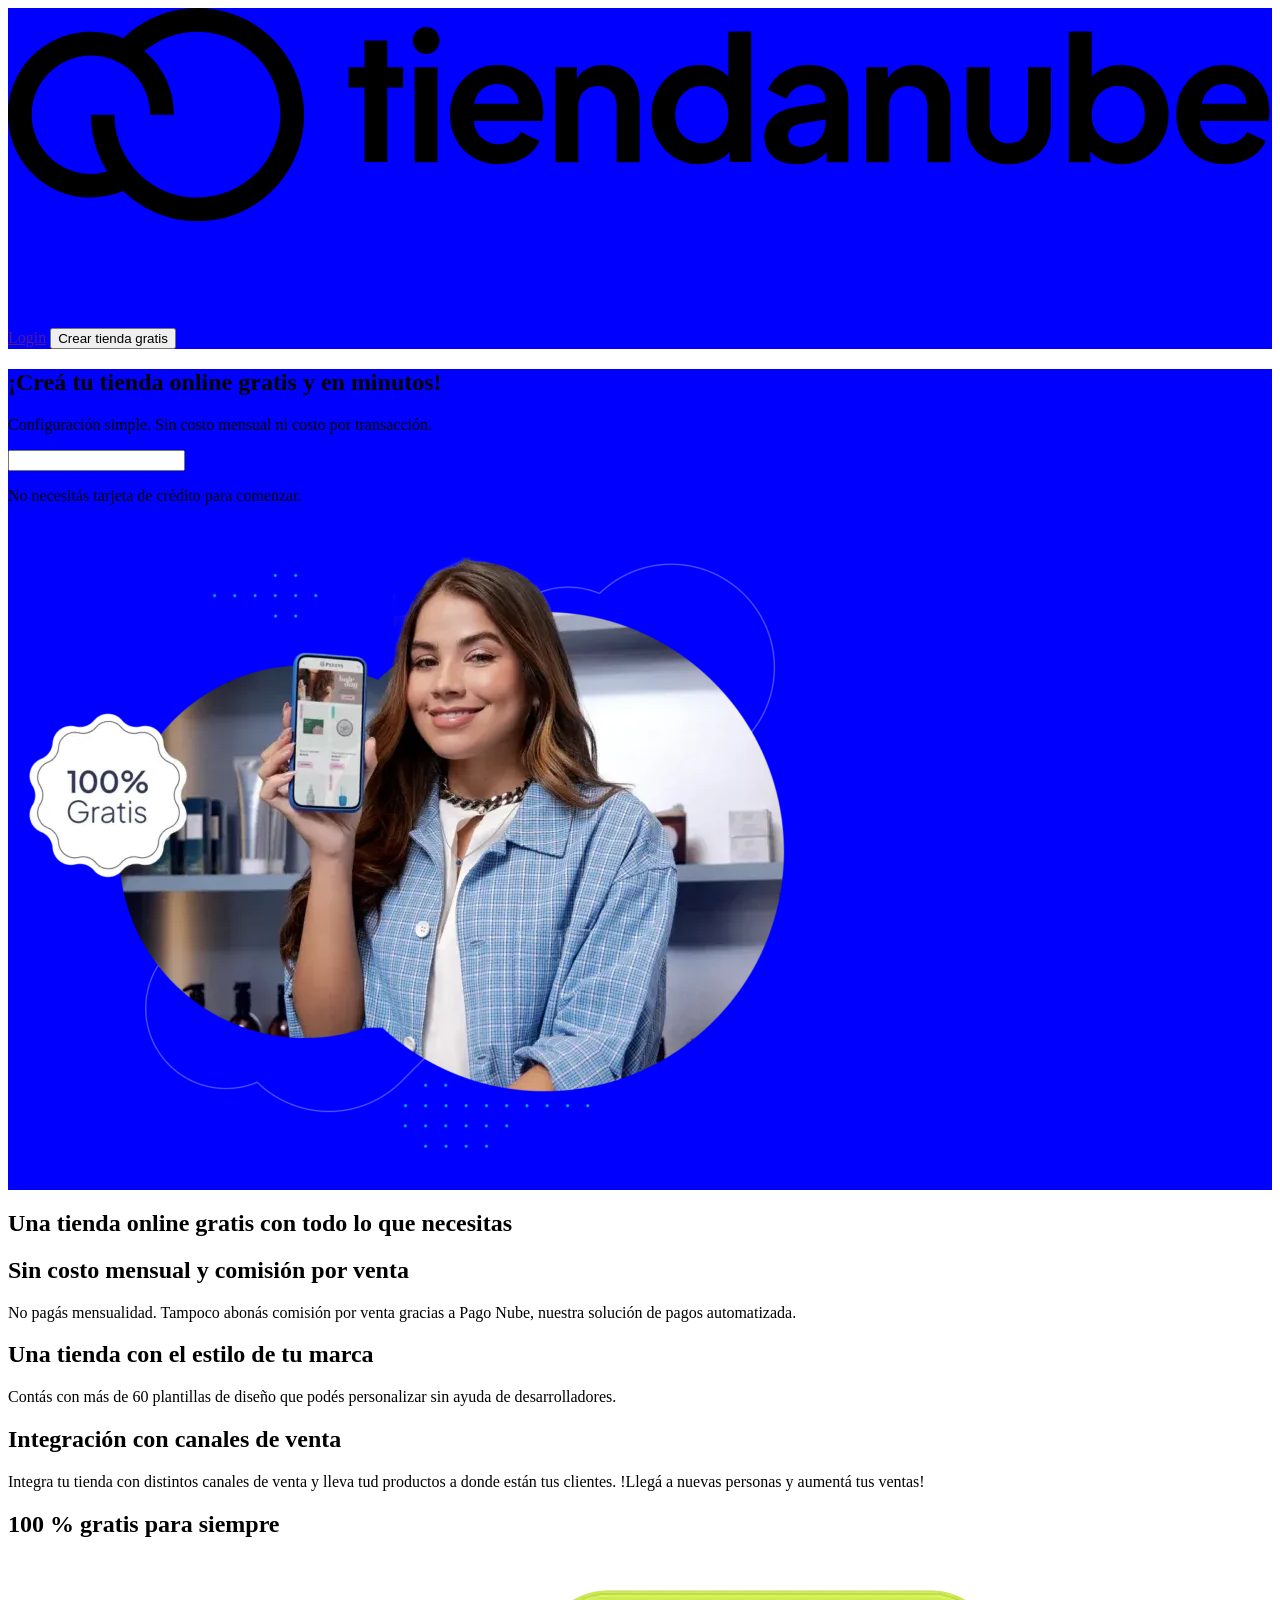
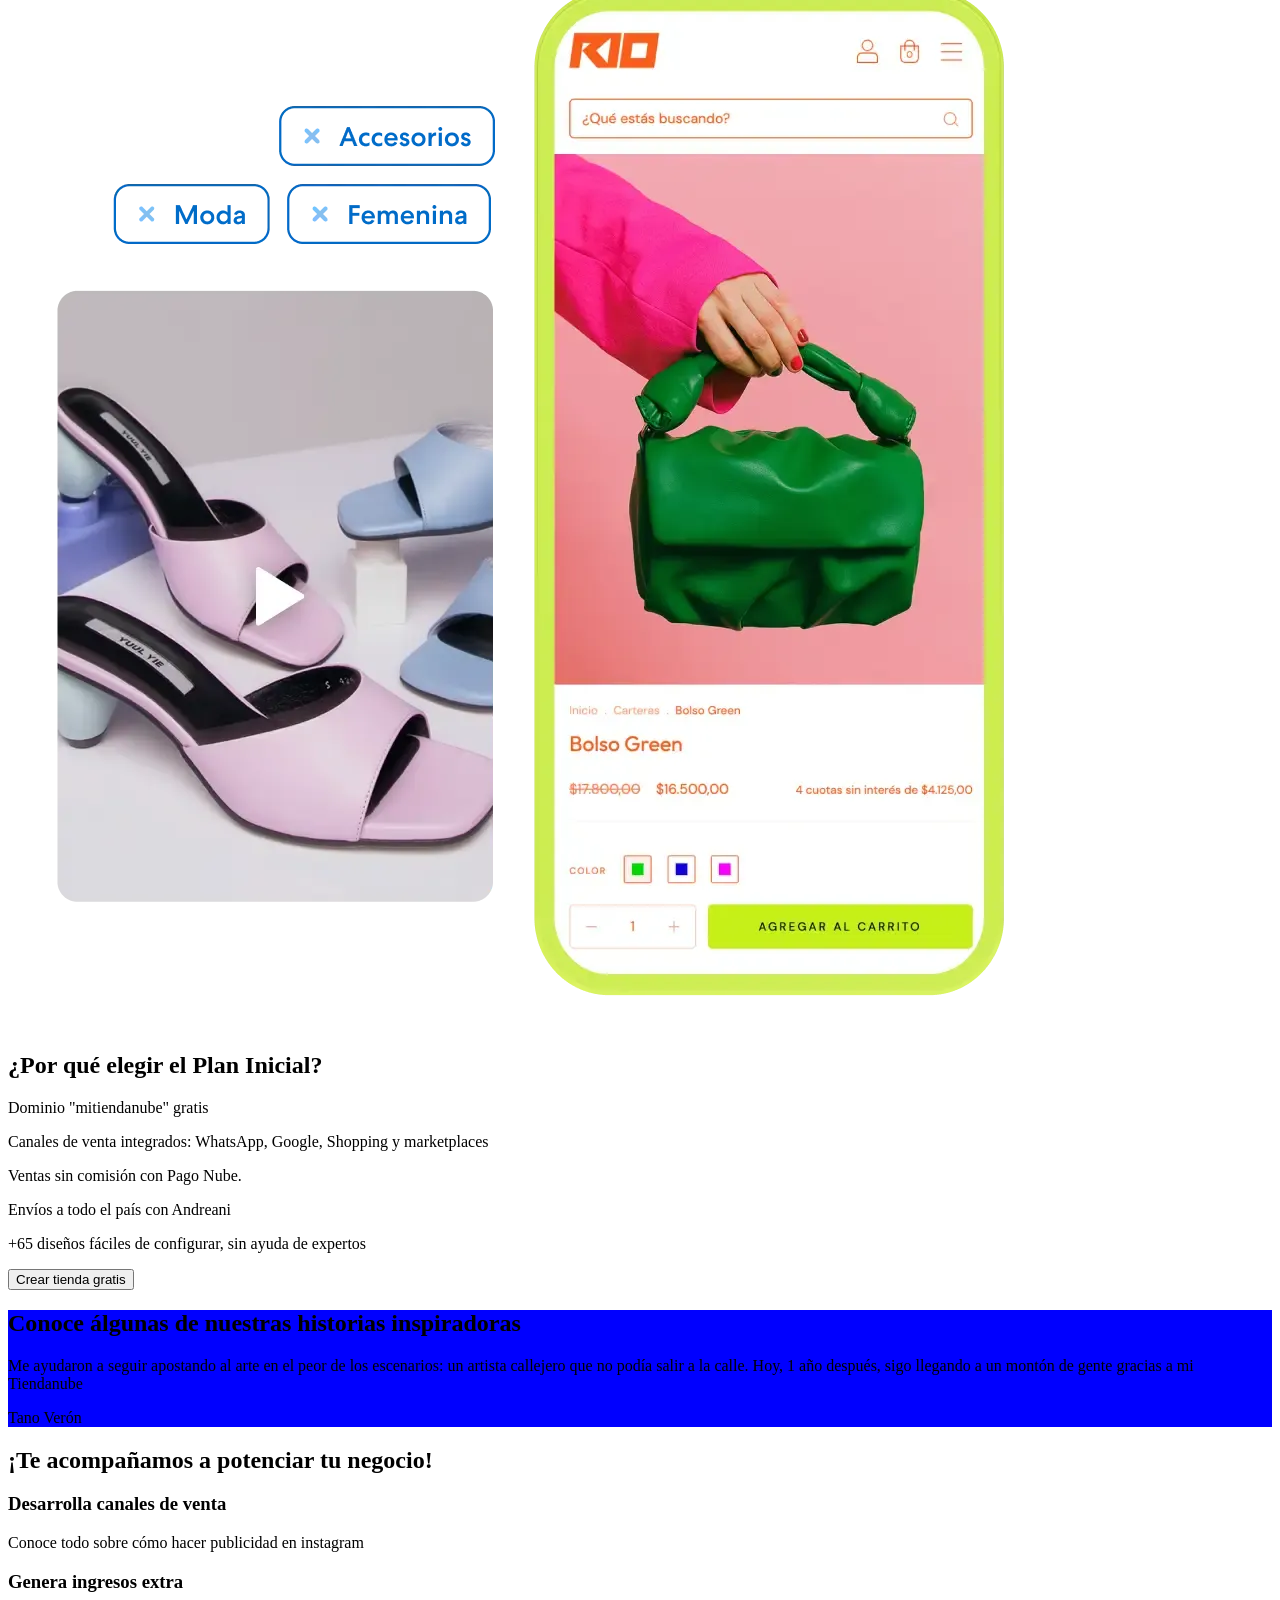
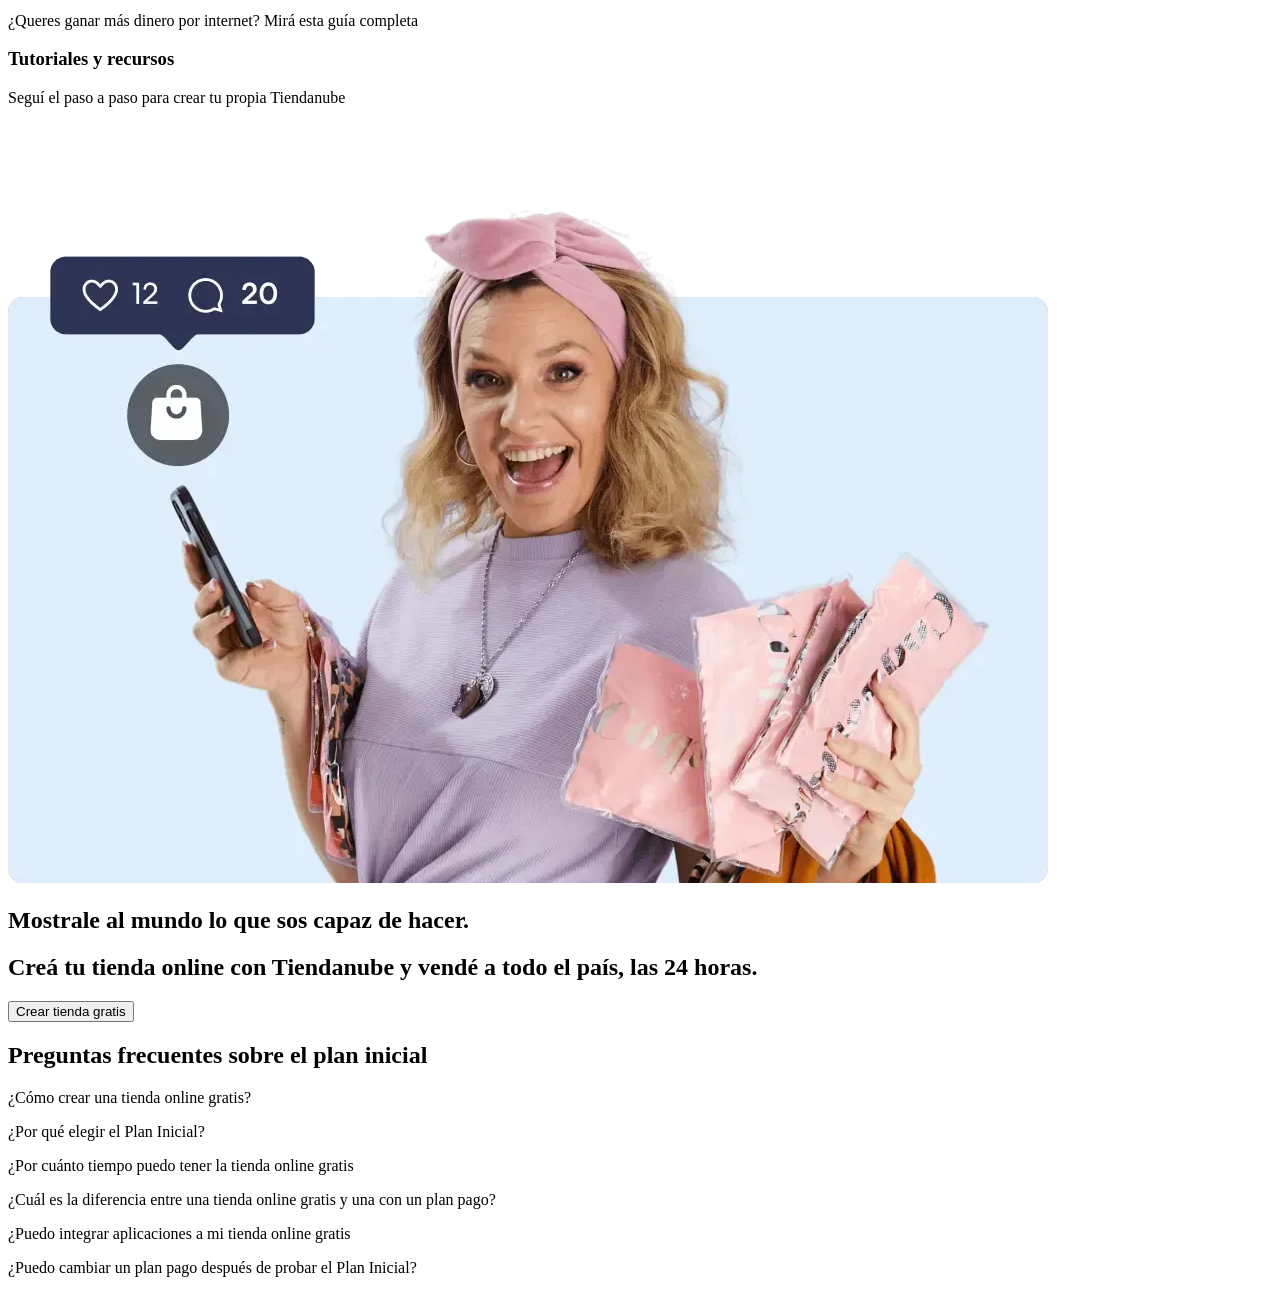
==== index.html @ e32f68f7 "cambio de nombre archivo" ====
<!DOCTYPE html>
<html lang="es">
<head>
    <meta charset="UTF-8">
    <meta name="viewport" content="width=device-width, initial-scale=1.0">
    <title>Mi tiendanube</title>
    <link rel="stylesheet" href="style.css">
</head>
<body>
    <header>
        <div>
            <img src="img/logo.svg" alt="">
            <a href="">Login</a>
            <button>Crear tienda gratis</button>
        </div>
    </header>
    <section class="section1">
        <h1>¡Creá tu tienda online gratis y en minutos!</h1>
        <p>Configuración simple. Sin costo mensual ni costo por transacción.</p>
        <input type="text">
        <p>No necesitás tarjeta de crédito para comenzar.</p>
        <img src="img/hero-plan-gratis-image-ar-800x665-1.webp" alt="">
    </section>
    <section class="section2">
    <h1>Una tienda online gratis con todo lo que necesitas</h1>
    <h2>Sin costo mensual y comisión por venta</h2>
    <p>No pagás mensualidad. Tampoco abonás comisión por venta gracias a Pago Nube, nuestra solución de pagos automatizada.</p>
    <h2>Una tienda con el estilo de tu marca</h2>
    <p>Contás con más de 60 plantillas de diseño que podés personalizar sin ayuda de desarrolladores.</p>
    <h2>Integración con canales de venta</h2>
    <p>Integra tu tienda con distintos canales de venta y lleva tud productos a donde están tus clientes. !Llegá a nuevas personas y aumentá tus ventas!</p>
    </section>
    <section class="section3">
    <h1>100 % gratis para siempre</h1>
    <img src="img/steps-4-2.webp" alt="">
    <h1>¿Por qué elegir el Plan Inicial?</h1>
    <p>Dominio "mitiendanube" gratis</p>
    <p>Canales de venta integrados: WhatsApp, Google, Shopping y marketplaces</p>
    <p>Ventas sin comisión con Pago Nube.</p>
    <p>Envíos a todo el país con Andreani</p>
    <p>+65 diseños fáciles de configurar, sin ayuda de expertos</p>
    <button>Crear tienda gratis</button>
    </section>
    <section class="section4">
    <h1>Conoce álgunas de nuestras historias inspiradoras</h1>
    <p>Me ayudaron a seguir apostando al arte en el peor de los escenarios: un artista callejero
        que no podía salir a la calle. Hoy, 1 año después,
        sigo llegando a un montón de gente gracias a mi Tiendanube
    </p>
    <p>Tano Verón</p>
    <link rel="stylesheet" href="">
    </section>
    <section class="section5">
    <h1>¡Te acompañamos a potenciar tu negocio!</h1>
     <h3>Desarrolla canales de venta</h3>
     <p>Conoce todo sobre cómo hacer publicidad en instagram</p>
     <link rel="stylesheet" href="">
     <h3>Genera ingresos extra</h3>
     <p>¿Queres ganar más dinero por internet?
        Mirá esta guía completa
     </p>
     <link rel="stylesheet" href="">
     <h3>Tutoriales y recursos</h3>
     <p>Seguí el paso a paso para crear tu propia Tiendanube</p>
     <link rel="stylesheet" href="">
     <img src="img/Canais_Intagram_02.webp" alt="">
     </section>
     <section class="section6">
     <h1>Mostrale al mundo lo que sos capaz de hacer.</h1>
     <h2>Creá tu tienda online con Tiendanube y vendé a todo el país, las 24 horas.</h2>
     <button>Crear tienda gratis</button>
     <h1>Preguntas frecuentes sobre el plan inicial</h1>
     <p>¿Cómo crear una tienda online gratis?</p>
     <p>¿Por qué elegir el Plan Inicial?</p>
     <p>¿Por cuánto tiempo puedo tener la tienda online gratis</p>
     <p>¿Cuál es la diferencia entre una tienda online gratis y una con un plan pago?</p>
     <p>¿Puedo integrar aplicaciones a mi tienda online gratis</p>
     <p>¿Puedo cambiar un plan pago después de probar el Plan Inicial?</p>
     </section>
</body>

</html>
---- style.css ----
header{
    background-color: blue;
}
.section1{
    background-color: blue;
}
.section4{
    background-color: blue;
}
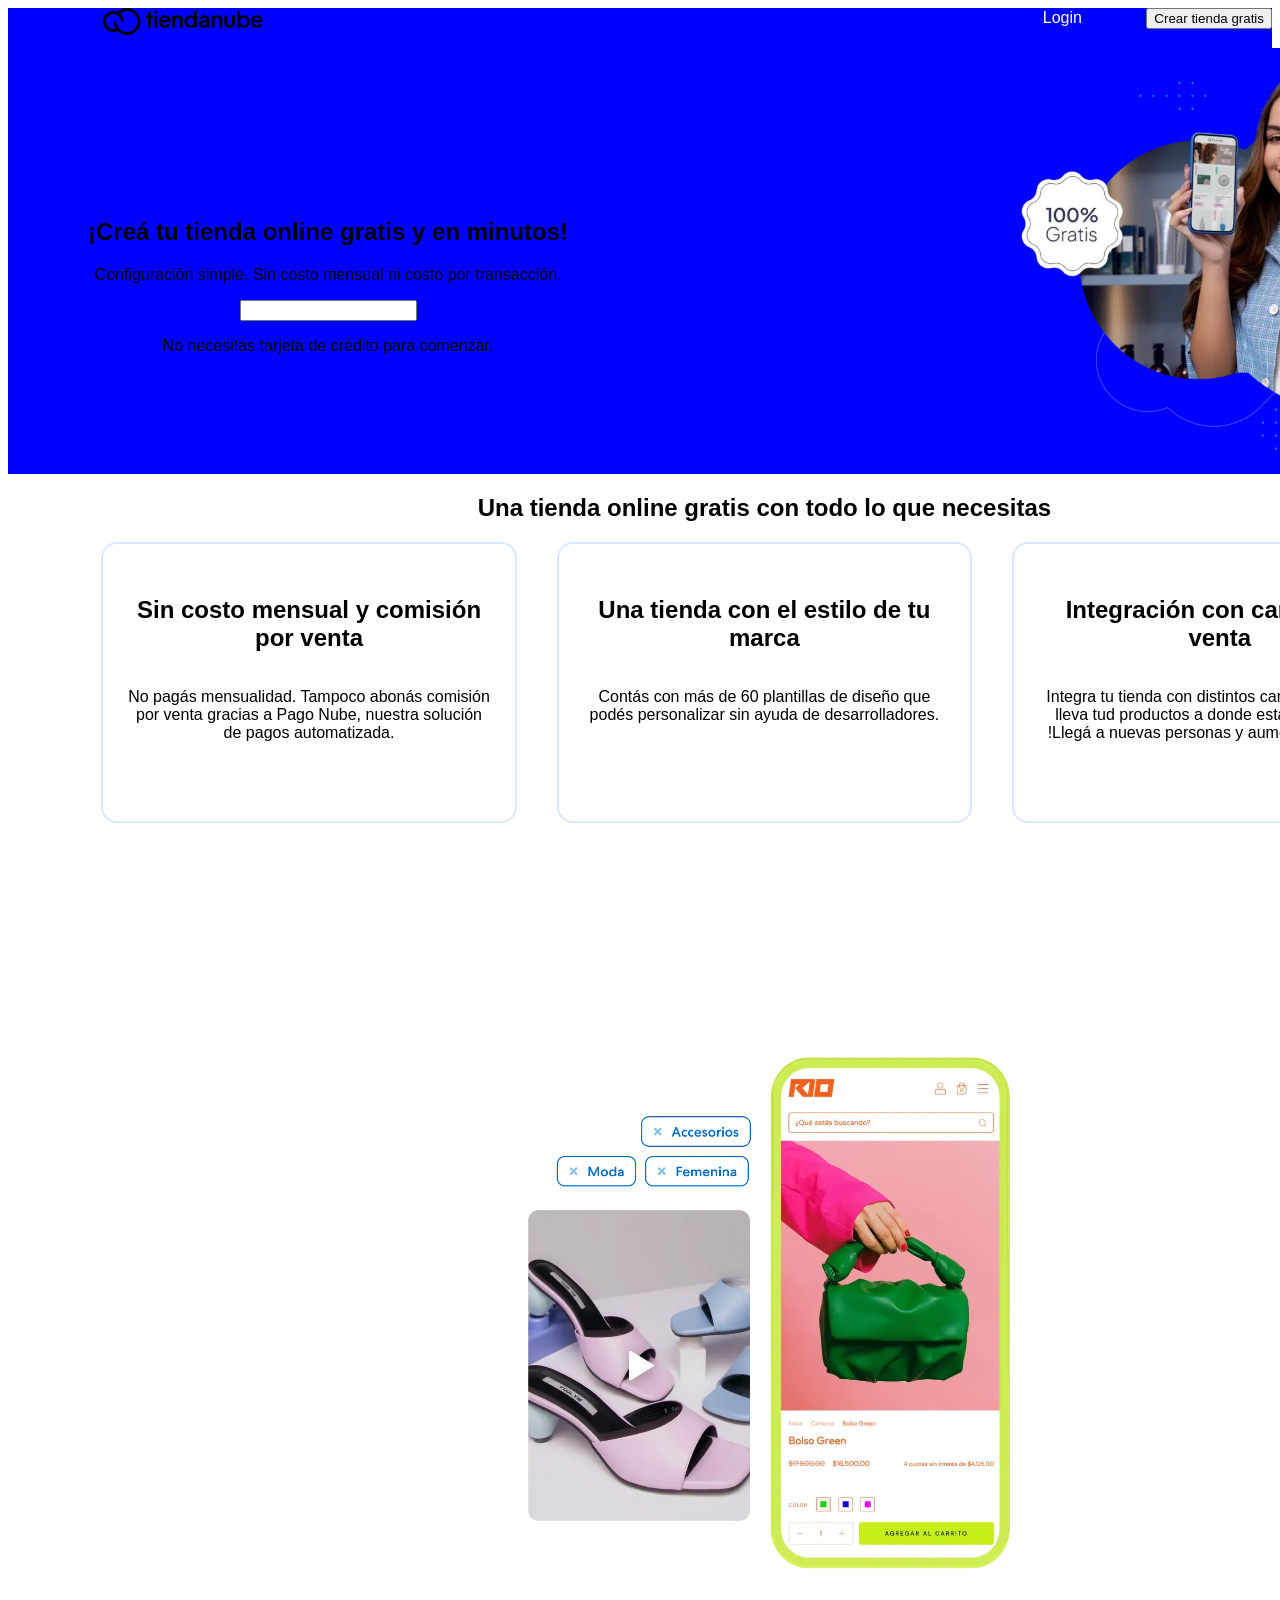
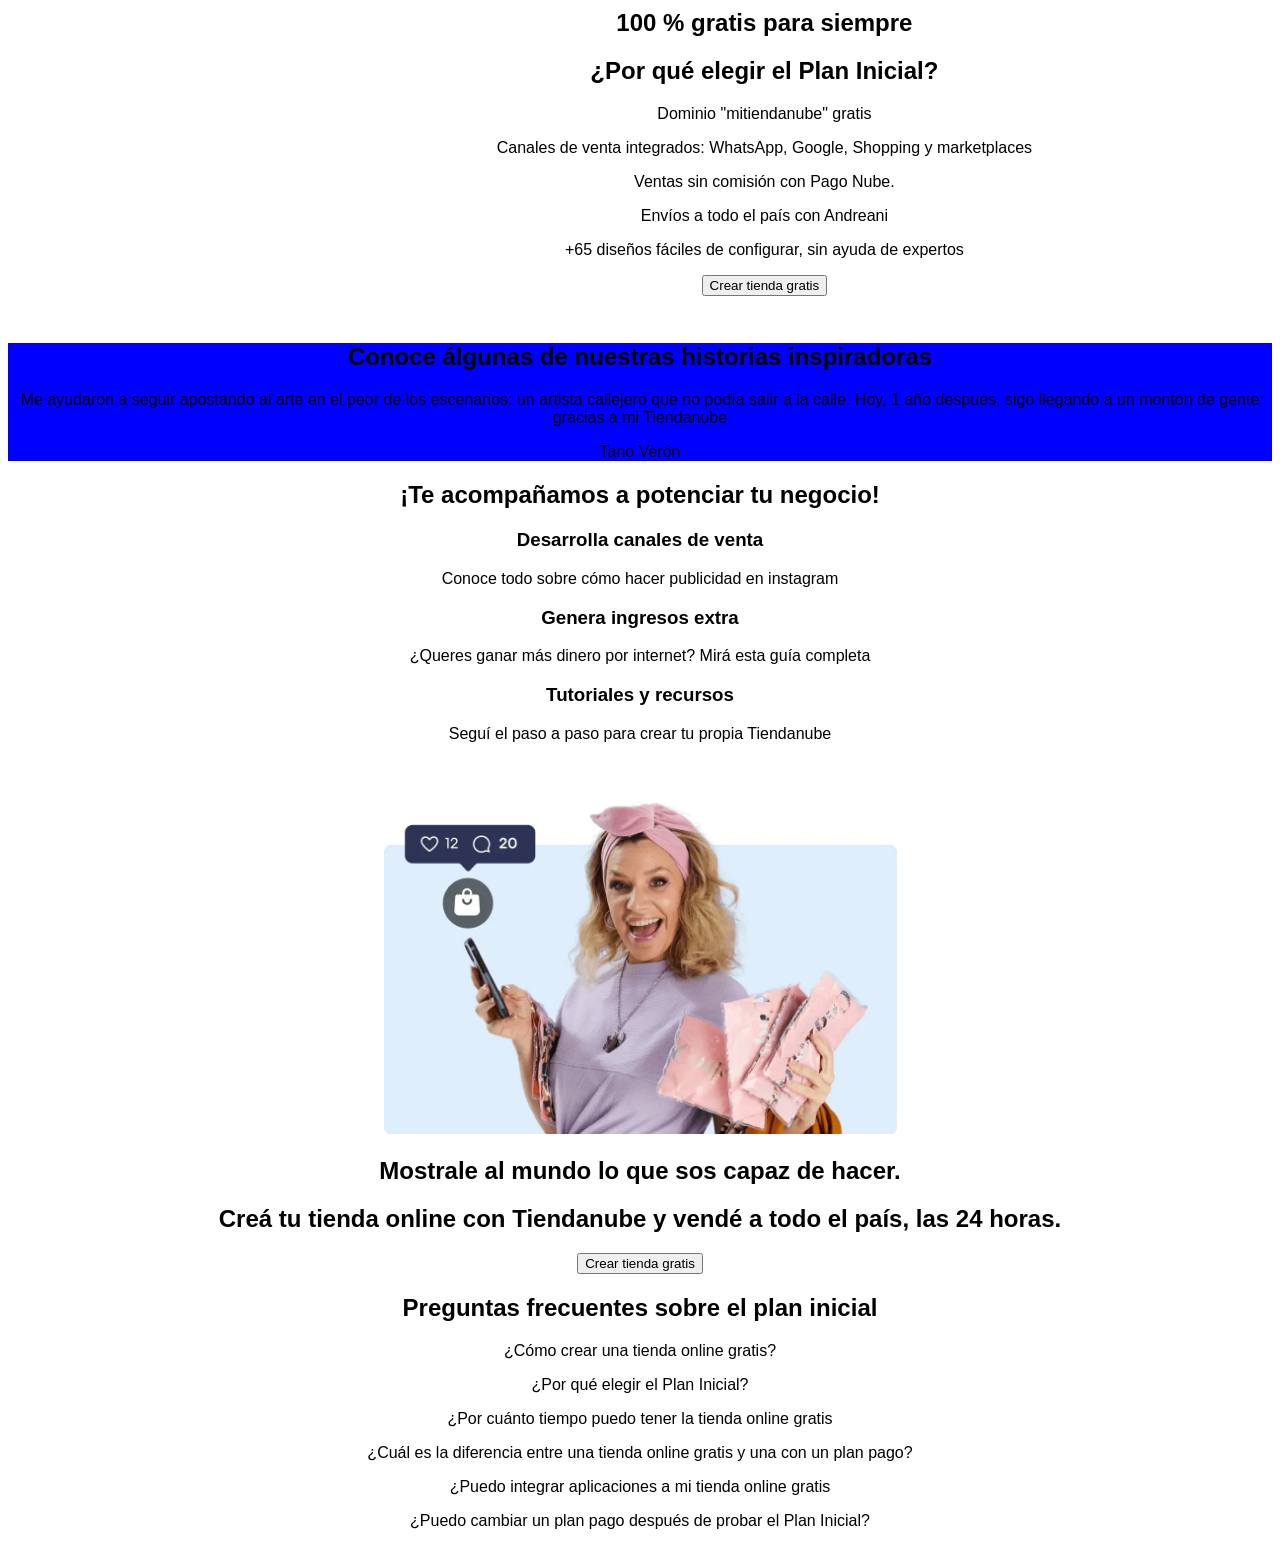
==== commit 36124e4b: "realize la parte de css sobre todo la parte de las 2 primeras secciones" ====
--- a/index.html
+++ b/index.html
@@ -1,82 +1,100 @@
 <!DOCTYPE html>
 <html lang="es">
+
 <head>
     <meta charset="UTF-8">
     <meta name="viewport" content="width=device-width, initial-scale=1.0">
     <title>Mi tiendanube</title>
     <link rel="stylesheet" href="style.css">
 </head>
+
 <body>
     <header>
+        <img id="logo" src="img/logo.svg" alt="">
         <div>
-            <img src="img/logo.svg" alt="">
-            <a href="">Login</a>
-            <button>Crear tienda gratis</button>
+            <a id="login">Login</a>
+            <button id="buttonheader">Crear tienda gratis</button>
         </div>
     </header>
     <section class="section1">
-        <h1>¡Creá tu tienda online gratis y en minutos!</h1>
-        <p>Configuración simple. Sin costo mensual ni costo por transacción.</p>
-        <input type="text">
-        <p>No necesitás tarjeta de crédito para comenzar.</p>
-        <img src="img/hero-plan-gratis-image-ar-800x665-1.webp" alt="">
+        <div class="divheader">
+            <h1>¡Creá tu tienda online gratis y en minutos!</h1>
+            <p>Configuración simple. Sin costo mensual ni costo por transacción.</p>
+            <input type="text">
+            <p>No necesitás tarjeta de crédito para comenzar.</p>
+        </div>
+        <img id="imagen1" src="img/hero-plan-gratis-image-ar-800x665-1.webp" alt="">
     </section>
     <section class="section2">
-    <h1>Una tienda online gratis con todo lo que necesitas</h1>
-    <h2>Sin costo mensual y comisión por venta</h2>
-    <p>No pagás mensualidad. Tampoco abonás comisión por venta gracias a Pago Nube, nuestra solución de pagos automatizada.</p>
-    <h2>Una tienda con el estilo de tu marca</h2>
-    <p>Contás con más de 60 plantillas de diseño que podés personalizar sin ayuda de desarrolladores.</p>
-    <h2>Integración con canales de venta</h2>
-    <p>Integra tu tienda con distintos canales de venta y lleva tud productos a donde están tus clientes. !Llegá a nuevas personas y aumentá tus ventas!</p>
+        <span>
+            <h1>Una tienda online gratis con todo lo que necesitas</h1>
+        </span>
+        <div class="flex-header">
+            <div class="div1">
+                <h2>Sin costo mensual y comisión por venta</h2>
+                <p>No pagás mensualidad. Tampoco abonás comisión por venta gracias a Pago Nube, nuestra solución de
+                    pagos automatizada.</p>
+            </div>
+            <div class="div1">
+                <h2>Una tienda con el estilo de tu marca</h2>
+                <p>Contás con más de 60 plantillas de diseño que podés personalizar sin ayuda de desarrolladores.</p>
+            </div>
+            <div class="div1">
+                <h2>Integración con canales de venta</h2>
+                <p>Integra tu tienda con distintos canales de venta y lleva tud productos a donde están tus clientes.
+                    !Llegá a nuevas personas y aumentá tus ventas!</p>
+            </div>
+        </div>
     </section>
     <section class="section3">
-    <h1>100 % gratis para siempre</h1>
-    <img src="img/steps-4-2.webp" alt="">
-    <h1>¿Por qué elegir el Plan Inicial?</h1>
-    <p>Dominio "mitiendanube" gratis</p>
-    <p>Canales de venta integrados: WhatsApp, Google, Shopping y marketplaces</p>
-    <p>Ventas sin comisión con Pago Nube.</p>
-    <p>Envíos a todo el país con Andreani</p>
-    <p>+65 diseños fáciles de configurar, sin ayuda de expertos</p>
-    <button>Crear tienda gratis</button>
+        <img id="imagen2" src="img/steps-4-2.webp" alt="">
+        <div></div>
+        <h1>100 % gratis para siempre</h1>
+        <h1>¿Por qué elegir el Plan Inicial?</h1>
+        <p>Dominio "mitiendanube" gratis</p>
+        <p>Canales de venta integrados: WhatsApp, Google, Shopping y marketplaces</p>
+        <p>Ventas sin comisión con Pago Nube.</p>
+        <p>Envíos a todo el país con Andreani</p>
+        <p>+65 diseños fáciles de configurar, sin ayuda de expertos</p>
+        <button>Crear tienda gratis</button>
+        </div>
     </section>
     <section class="section4">
-    <h1>Conoce álgunas de nuestras historias inspiradoras</h1>
-    <p>Me ayudaron a seguir apostando al arte en el peor de los escenarios: un artista callejero
-        que no podía salir a la calle. Hoy, 1 año después,
-        sigo llegando a un montón de gente gracias a mi Tiendanube
-    </p>
-    <p>Tano Verón</p>
-    <link rel="stylesheet" href="">
+        <h1>Conoce álgunas de nuestras historias inspiradoras</h1>
+        <p>Me ayudaron a seguir apostando al arte en el peor de los escenarios: un artista callejero
+            que no podía salir a la calle. Hoy, 1 año después,
+            sigo llegando a un montón de gente gracias a mi Tiendanube
+        </p>
+        <p>Tano Verón</p>
+        <link rel="stylesheet" href="">
     </section>
     <section class="section5">
-    <h1>¡Te acompañamos a potenciar tu negocio!</h1>
-     <h3>Desarrolla canales de venta</h3>
-     <p>Conoce todo sobre cómo hacer publicidad en instagram</p>
-     <link rel="stylesheet" href="">
-     <h3>Genera ingresos extra</h3>
-     <p>¿Queres ganar más dinero por internet?
-        Mirá esta guía completa
-     </p>
-     <link rel="stylesheet" href="">
-     <h3>Tutoriales y recursos</h3>
-     <p>Seguí el paso a paso para crear tu propia Tiendanube</p>
-     <link rel="stylesheet" href="">
-     <img src="img/Canais_Intagram_02.webp" alt="">
-     </section>
-     <section class="section6">
-     <h1>Mostrale al mundo lo que sos capaz de hacer.</h1>
-     <h2>Creá tu tienda online con Tiendanube y vendé a todo el país, las 24 horas.</h2>
-     <button>Crear tienda gratis</button>
-     <h1>Preguntas frecuentes sobre el plan inicial</h1>
-     <p>¿Cómo crear una tienda online gratis?</p>
-     <p>¿Por qué elegir el Plan Inicial?</p>
-     <p>¿Por cuánto tiempo puedo tener la tienda online gratis</p>
-     <p>¿Cuál es la diferencia entre una tienda online gratis y una con un plan pago?</p>
-     <p>¿Puedo integrar aplicaciones a mi tienda online gratis</p>
-     <p>¿Puedo cambiar un plan pago después de probar el Plan Inicial?</p>
-     </section>
+        <h1>¡Te acompañamos a potenciar tu negocio!</h1>
+        <h3>Desarrolla canales de venta</h3>
+        <p>Conoce todo sobre cómo hacer publicidad en instagram</p>
+        <link rel="stylesheet" href="">
+        <h3>Genera ingresos extra</h3>
+        <p>¿Queres ganar más dinero por internet?
+            Mirá esta guía completa
+        </p>
+        <link rel="stylesheet" href="">
+        <h3>Tutoriales y recursos</h3>
+        <p>Seguí el paso a paso para crear tu propia Tiendanube</p>
+        <link rel="stylesheet" href="">
+        <img id="imagen3" src="img/Canais_Intagram_02.webp" alt="">
+    </section>
+    <section class="section6">
+        <h1>Mostrale al mundo lo que sos capaz de hacer.</h1>
+        <h2>Creá tu tienda online con Tiendanube y vendé a todo el país, las 24 horas.</h2>
+        <button>Crear tienda gratis</button>
+        <h1>Preguntas frecuentes sobre el plan inicial</h1>
+        <p>¿Cómo crear una tienda online gratis?</p>
+        <p>¿Por qué elegir el Plan Inicial?</p>
+        <p>¿Por cuánto tiempo puedo tener la tienda online gratis</p>
+        <p>¿Cuál es la diferencia entre una tienda online gratis y una con un plan pago?</p>
+        <p>¿Puedo integrar aplicaciones a mi tienda online gratis</p>
+        <p>¿Puedo cambiar un plan pago después de probar el Plan Inicial?</p>
+    </section>
 </body>
 
 </html>
--- a/style.css
+++ b/style.css
@@ -1,9 +1,94 @@
-header{
+body {
+    font-family: sans-serif;
+    text-align: center;
+}
+
+header {
+    background-color: blue;
+    display: flex;
+    justify-content: space-between;
+    padding-left: 15px;
+}
+
+#logo {
+    width: 160px;
+    height: 40px;
+    padding-left: 80px
+}
+
+.divheader {
+    padding-left: 80px;
+    padding-top: 150px;
+}
+
+#login {
+    width: 82px;
+    height: 42.4px;
+    padding-right: 60px;
+    color: white;
+}
+
+.section1 {
+    width: 1512.8px;
+    height: 695.01;
+    background-color: blue;
+    display: flex;
+    justify-content: space-between;
+}
+
+#imagen1 {
+    width: 513px;
+    height: 426.43;
+}
+
+.section2 {
+    width: 1512.8px;
+    height: 566.6px;
+    display: flex;
+    flex-direction: column;
+    align-content: center;
+    align-items: center;
+}
+
+.flex-header {
+    display: flex;
+    justify-content: center;
+    align-items: center;
+}
+
+#imagen2 {
+    width: 523px;
+    height: 544.36px;
+}
+
+.div1 {
+    width: 363.39px;
+    height: 204.8px;
+    display: flex;
+    flex-direction: column;
+    align-items: center;
+    justify-content: space space-between;
+    flex-basis: 300px;
+    flex-grow: 1;
+    transition: 0, 3;
+    border: 1px solid rgb(221, 230, 260);
+    border-width: 2px;
+    border-radius: 16px;
+    padding: 32px 24px 40px 24px;
+    margin: 0 20px;
+
+}
+
+.section3 {
+    width: 1512.8px;
+    height: 882.46px;
+}
+
+.section4 {
     background-color: blue;
 }
-.section1{
-    background-color: blue;
-}
-.section4{
-    background-color: blue;
+
+#imagen3 {
+    width: 513px;
+    height: 374.88px;
 }
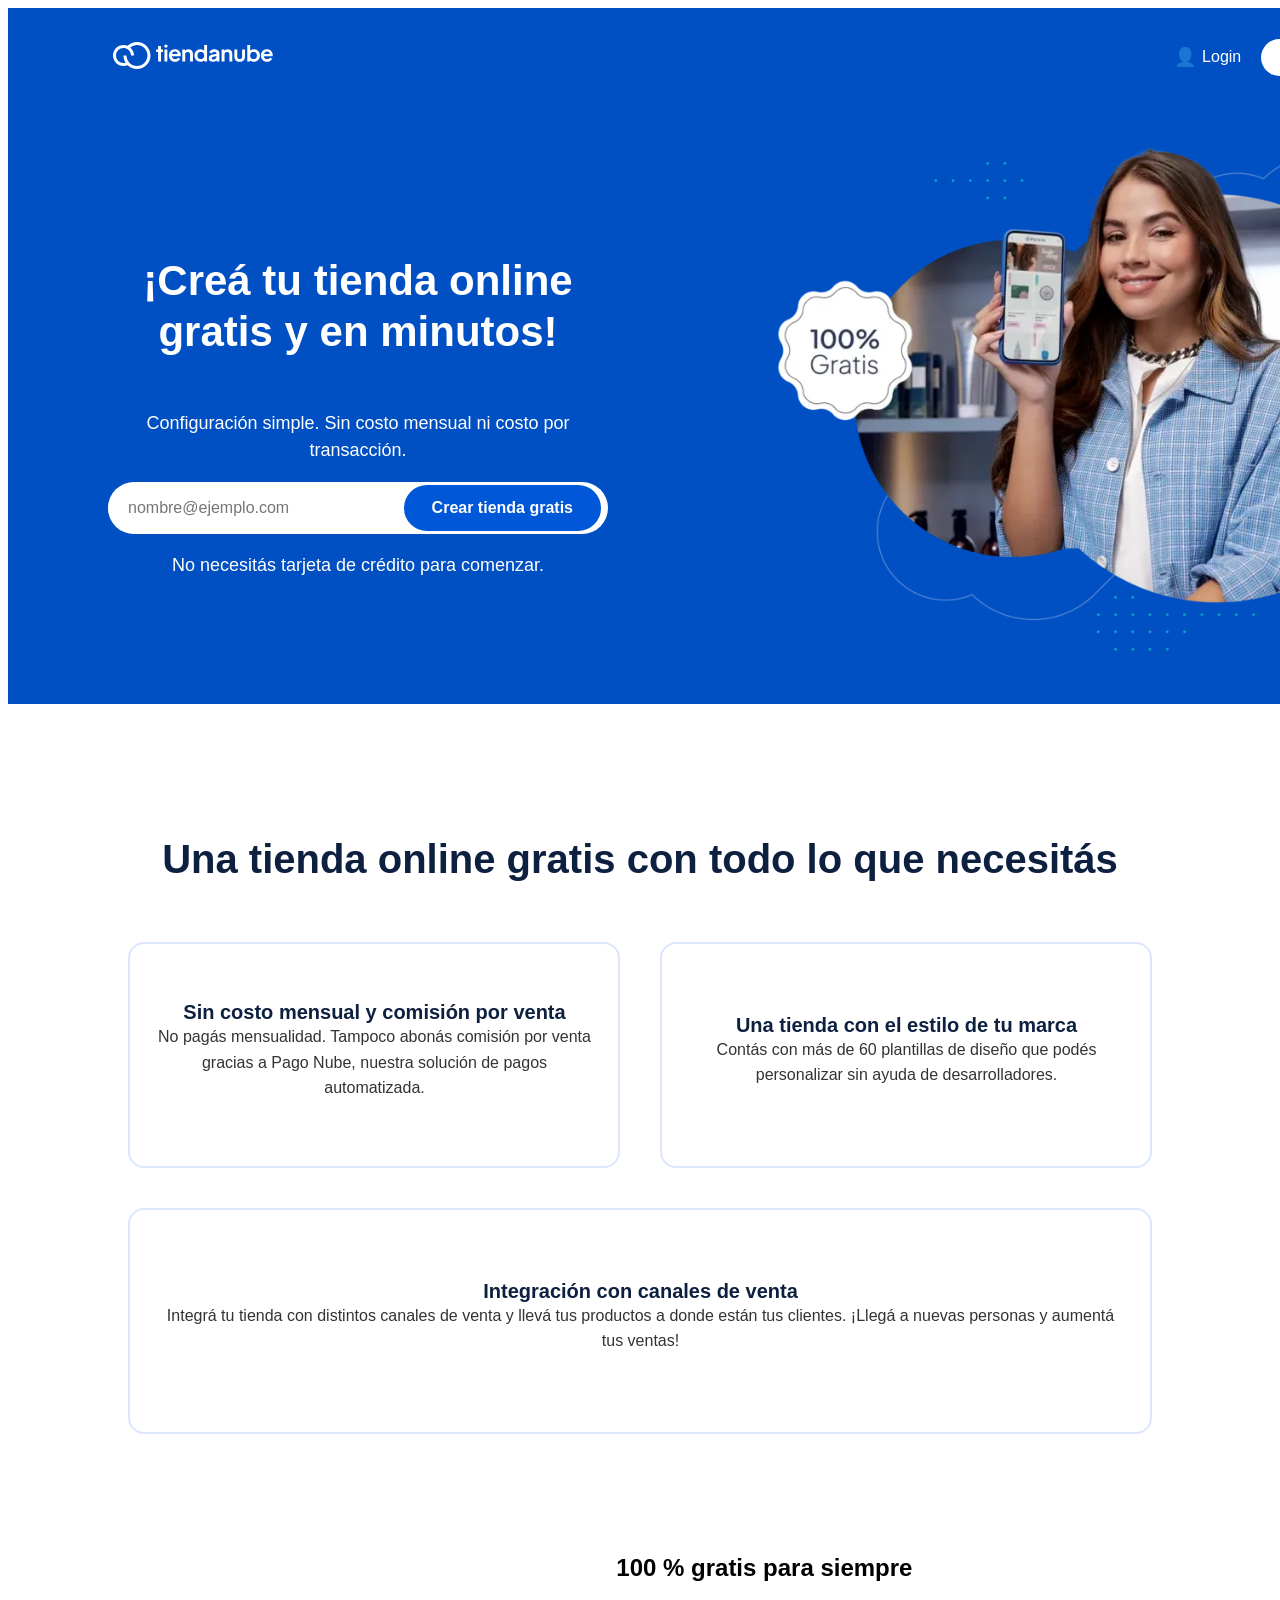
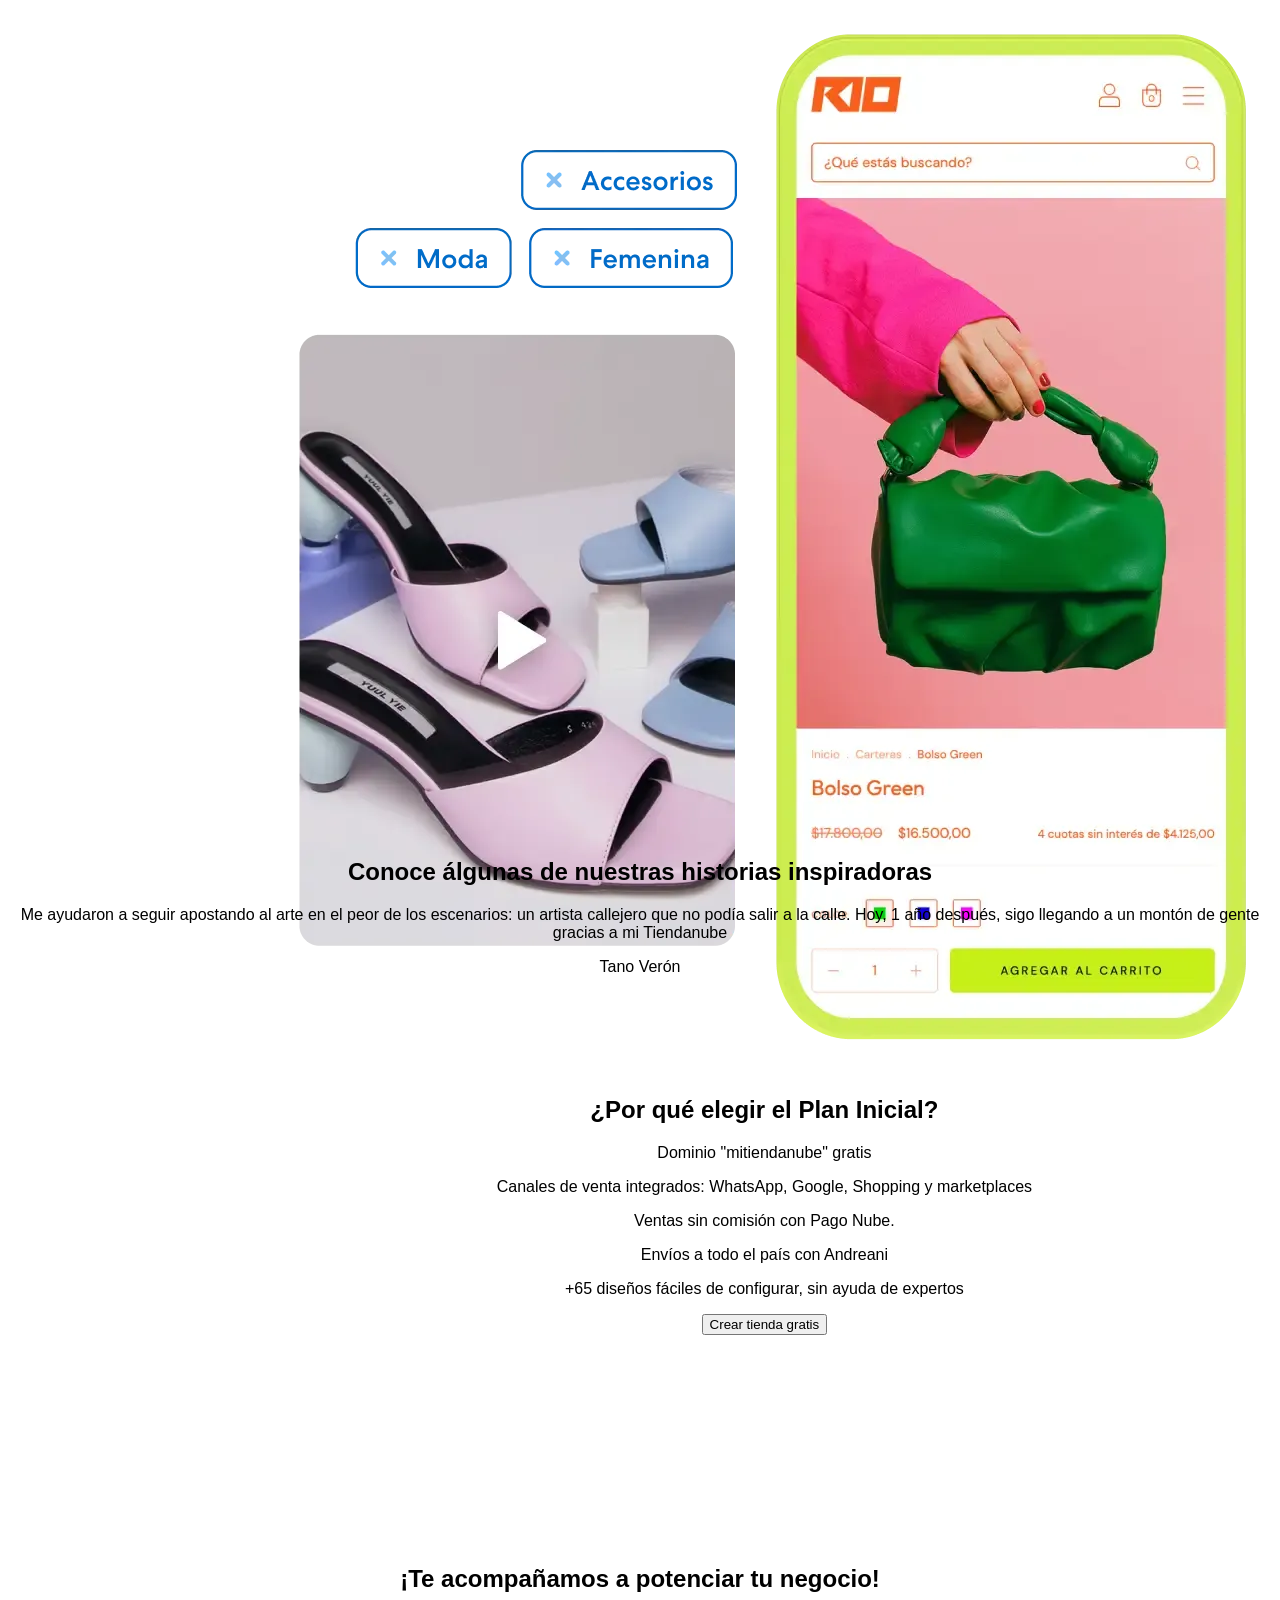
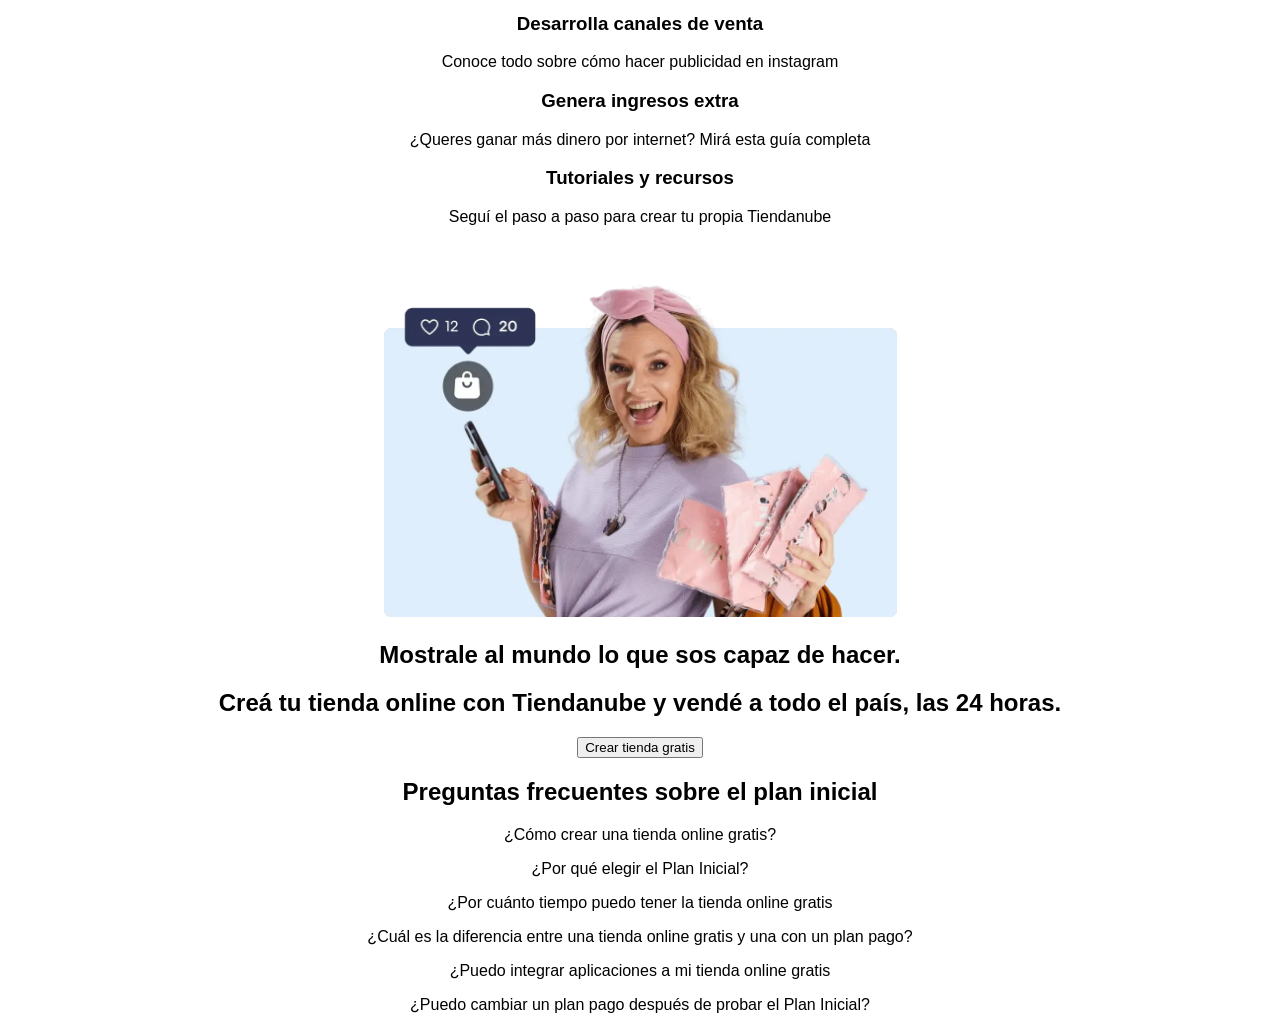
==== commit c7576572: "mejoras header, primera y segunda sección." ====
--- a/index.html
+++ b/index.html
@@ -11,45 +11,53 @@
 <body>
     <header>
         <img id="logo" src="img/logo.svg" alt="">
-        <div>
+        <div class="header-section">
             <a id="login">Login</a>
             <button id="buttonheader">Crear tienda gratis</button>
         </div>
     </header>
-    <section class="section1">
-        <div class="divheader">
+    <section class="first-section">
+        <div class="cajaprincipal">
             <h1>¡Creá tu tienda online gratis y en minutos!</h1>
             <p>Configuración simple. Sin costo mensual ni costo por transacción.</p>
-            <input type="text">
-            <p>No necesitás tarjeta de crédito para comenzar.</p>
+        <div class="input">
+            <input type="text" placeholder="nombre@ejemplo.com">
+            <button>Crear tienda gratis</button>
+        </div>
+        <p>No necesitás tarjeta de crédito para comenzar.</p>
         </div>
         <img id="imagen1" src="img/hero-plan-gratis-image-ar-800x665-1.webp" alt="">
     </section>
-    <section class="section2">
+    <section class="second-section">
         <span>
-            <h1>Una tienda online gratis con todo lo que necesitas</h1>
+            <h1 id="title">Una tienda online gratis con todo lo que necesitás</h1>
         </span>
+
         <div class="flex-header">
-            <div class="div1">
-                <h2>Sin costo mensual y comisión por venta</h2>
-                <p>No pagás mensualidad. Tampoco abonás comisión por venta gracias a Pago Nube, nuestra solución de
-                    pagos automatizada.</p>
+            <div class="divboxes">
+             <h2>Sin costo mensual y comisión por venta</h2>
+             <p>No pagás mensualidad. Tampoco abonás comisión por venta gracias a Pago Nube, nuestra solución de pagos automatizada.</p>
             </div>
-            <div class="div1">
-                <h2>Una tienda con el estilo de tu marca</h2>
-                <p>Contás con más de 60 plantillas de diseño que podés personalizar sin ayuda de desarrolladores.</p>
+
+            <div class="divboxes">
+             <h2>Una tienda con el estilo de tu marca</h2>
+             <p>Contás con más de 60 plantillas de diseño que podés personalizar sin ayuda de desarrolladores.</p>
             </div>
-            <div class="div1">
-                <h2>Integración con canales de venta</h2>
-                <p>Integra tu tienda con distintos canales de venta y lleva tud productos a donde están tus clientes.
-                    !Llegá a nuevas personas y aumentá tus ventas!</p>
+
+            <div class="divboxes">
+             <h2>Integración con canales de venta</h2>
+             <p>Integrá tu tienda con distintos canales de venta y llevá tus productos a donde están tus clientes. ¡Llegá a nuevas personas y aumentá tus ventas!</p>
             </div>
         </div>
-    </section>
-    <section class="section3">
-        <img id="imagen2" src="img/steps-4-2.webp" alt="">
-        <div></div>
+</section>
+
+</section>
+
+    <section class="third-section">
         <h1>100 % gratis para siempre</h1>
+        <div>
+            <img id="imagen2" src="img/steps-4-2.webp" alt="">
+        </div>
         <h1>¿Por qué elegir el Plan Inicial?</h1>
         <p>Dominio "mitiendanube" gratis</p>
         <p>Canales de venta integrados: WhatsApp, Google, Shopping y marketplaces</p>
@@ -59,7 +67,7 @@
         <button>Crear tienda gratis</button>
         </div>
     </section>
-    <section class="section4">
+    <section class="fourth-section">
         <h1>Conoce álgunas de nuestras historias inspiradoras</h1>
         <p>Me ayudaron a seguir apostando al arte en el peor de los escenarios: un artista callejero
             que no podía salir a la calle. Hoy, 1 año después,
@@ -68,7 +76,7 @@
         <p>Tano Verón</p>
         <link rel="stylesheet" href="">
     </section>
-    <section class="section5">
+    <section class="fifth-section">
         <h1>¡Te acompañamos a potenciar tu negocio!</h1>
         <h3>Desarrolla canales de venta</h3>
         <p>Conoce todo sobre cómo hacer publicidad en instagram</p>
@@ -83,10 +91,12 @@
         <link rel="stylesheet" href="">
         <img id="imagen3" src="img/Canais_Intagram_02.webp" alt="">
     </section>
-    <section class="section6">
+    <section class="sixth-section">
         <h1>Mostrale al mundo lo que sos capaz de hacer.</h1>
         <h2>Creá tu tienda online con Tiendanube y vendé a todo el país, las 24 horas.</h2>
         <button>Crear tienda gratis</button>
+    </section>
+    <section class="seventh-section">
         <h1>Preguntas frecuentes sobre el plan inicial</h1>
         <p>¿Cómo crear una tienda online gratis?</p>
         <p>¿Por qué elegir el Plan Inicial?</p>
--- a/style.css
+++ b/style.css
@@ -3,67 +3,195 @@
     text-align: center;
 }
 
+
 header {
-    background-color: blue;
+    width: 1500.8px;
+    height: 88.8px;
+    background-color: #0050c3;
     display: flex;
     justify-content: space-between;
     padding-left: 15px;
-}
+    border-radius: 0,5%;
+}
+
 
 #logo {
-    width: 160px;
-    height: 40px;
-    padding-left: 80px
-}
-
-.divheader {
-    padding-left: 80px;
-    padding-top: 150px;
-}
+  filter: brightness(0) invert(1);
+  height: 40px;
+  padding-left: 90px;
+  padding-top: 34px;
+  ;
+}
+
+
+.header-section {
+  display: flex;
+  align-items: center;
+  gap: 20px;
+  padding-right: 90px;
+  padding-top: 10px;
+}
+
 
 #login {
-    width: 82px;
-    height: 42.4px;
-    padding-right: 60px;
-    color: white;
-}
-
-.section1 {
-    width: 1512.8px;
-    height: 695.01;
-    background-color: blue;
-    display: flex;
-    justify-content: space-between;
-}
+  color: white;
+  text-decoration: none;
+  font-size: 16px;
+  display: flex;
+  align-items: center;
+  gap: 6px;
+}
+
+
+#login::before {
+  content: '👤'; 
+  font-size: 18px;
+}
+
+
+#buttonheader {
+  background-color: white;
+  color: #0057d8;
+  border: none;
+  padding: 10px 20px;
+  border-radius: 30px;
+  font-weight: bold;
+  font-size: 15px;
+  cursor: pointer;
+  transition: background-color 0.2s, transform 0.2s;
+}
+
+#buttonheader:hover {
+  background-color: #f0f0f0;
+  transform: scale(1.05);
+}
+
+.first-section {
+  width: 1512.8px;
+  height: 607px;
+  display: flex;
+  align-items: center;
+  justify-content: space-between;
+  background-color: #0050c3;
+  color: white;
+  font-family: 'Arial', sans-serif;
+  border-radius: 0,5%;
+}
+
+
+.cajaprincipal {
+  max-width: 500px;
+  display: flex;
+  flex-direction: column;
+  gap: 18px;
+  padding-left: 100px;
+}
+
+
+.cajaprincipal h1 {
+  font-size: 42px;
+  line-height: 1.2;
+  font-weight: bold;
+}
+
+
+.cajaprincipal p {
+  font-size: 18px;
+  line-height: 1.5;
+  margin: 0;
+}
+
+/* --- Input + botón simulando el formulario --- */
+.cajaprincipal input[type="text"] {
+  width: 100%;
+  padding: 16px 24px;
+  font-size: 16px;
+  border-radius: 50px;
+  border: none;
+  outline: none;
+  color: #555;
+  background-color: #fff;
+  box-sizing: border-box;
+}
+
+
+
+/* --- Contenedor del input + botón juntos --- */
+.cajaprincipal .input {
+  display: flex;
+  align-items: center;
+  background-color: white;
+  border-radius: 50px;
+  overflow: hidden;
+  width: 100%;
+}
+
+.cajaprincipal .input input {
+  flex: 1;
+  border: none;
+  padding: 16px 20px;
+  border-radius: 50px 0 0 50px;
+  font-size: 16px;
+  outline: none;
+}
+
+.cajaprincipal .input button {
+  background-color: #0057d8;
+  color: white;
+  border: 3px solid white;
+  border-radius: 50px;
+  padding: 14px 28px;
+  margin-right: 4px;
+  font-size: 16px;
+  font-weight: bold;
+  cursor: pointer;
+  transition: background-color 0.2s ease, transform 0.2s;
+}
+
+.cajaprincipal .input button:hover {
+  background-color: #0042a5;
+  transform: scale(1.05);
+}
+
 
 #imagen1 {
-    width: 513px;
-    height: 426.43;
-}
-
-.section2 {
-    width: 1512.8px;
-    height: 566.6px;
-    display: flex;
-    flex-direction: column;
-    align-content: center;
-    align-items: center;
-}
+  max-width: 45%;
+  height: auto;
+  border-radius: 50%;
+  padding-right: 80px;
+}
+ 
+.second-section {
+  background-color: #ffffff;
+  padding: 100px 120px;
+  font-family: 'Arial', sans-serif;
+  color: #0d2040; 
+}
+
+
+#title {
+  text-align: center;
+  font-size: 40px;
+  font-weight: 700;
+  margin-bottom: 60px;
+}
+
 
 .flex-header {
+  display: flex;
+  justify-content: center;
+  gap: 40px;
+  flex-wrap: wrap; /* se adapta en pantallas chicas */
+}
+
+
+.divboxes {
+    padding-top: 300px;
     display: flex;
     justify-content: center;
     align-items: center;
-}
-
-#imagen2 {
-    width: 523px;
-    height: 544.36px;
-}
-
-.div1 {
     width: 363.39px;
-    height: 204.8px;
+    height: 150px;
     display: flex;
     flex-direction: column;
     align-items: center;
@@ -74,21 +202,73 @@
     border: 1px solid rgb(221, 230, 260);
     border-width: 2px;
     border-radius: 16px;
-    padding: 32px 24px 40px 24px;
-    margin: 0 20px;
-
-}
-
-.section3 {
+    padding: 32px 24px 40px 25px;
+    
+
+} 
+.divboxes:hover {
+  transform: translateY(-4px);
+  box-shadow: 0px 6px 16px rgba(0,0,0,0.08);
+}
+
+
+.divboxes h2 {
+  font-size: 20px;
+  font-weight: 700;
+  margin: 0;
+  color: #0d2040;
+}
+
+
+.divboxes p {
+  font-size: 16px;
+  line-height: 1.6;
+  color: #333;
+  margin: 0;
+}
+
+/* --- Íconos dentro de las cajas (simulados) --- */
+.divboxes::before {
+  font-size: 24px;
+  display: inline-block;
+  background-color: #f2f5fb;
+  padding: 10px;
+  border-radius: 50%;
+  margin-bottom: 10px;
+  align-self: flex-start;
+}
+
+
+.third-section {
     width: 1512.8px;
-    height: 882.46px;
-}
-
-.section4 {
-    background-color: blue;
+    height: 884px;
+}
+
+
+.fourth-section {
+    width: 1512.8px
+    background-color: #0050c3;
+    height: 687px;
 }
 
 #imagen3 {
     width: 513px;
     height: 374.88px;
-}+}
+
+.fifth-section {
+    width: 1512.8px
+    height: 650px;
+    
+}
+
+.sixth-section {
+    width: 1512.8px
+    height: 622;
+}
+
+.seventh-section {
+    width: 1512.8px
+    height: 844px;
+}
+
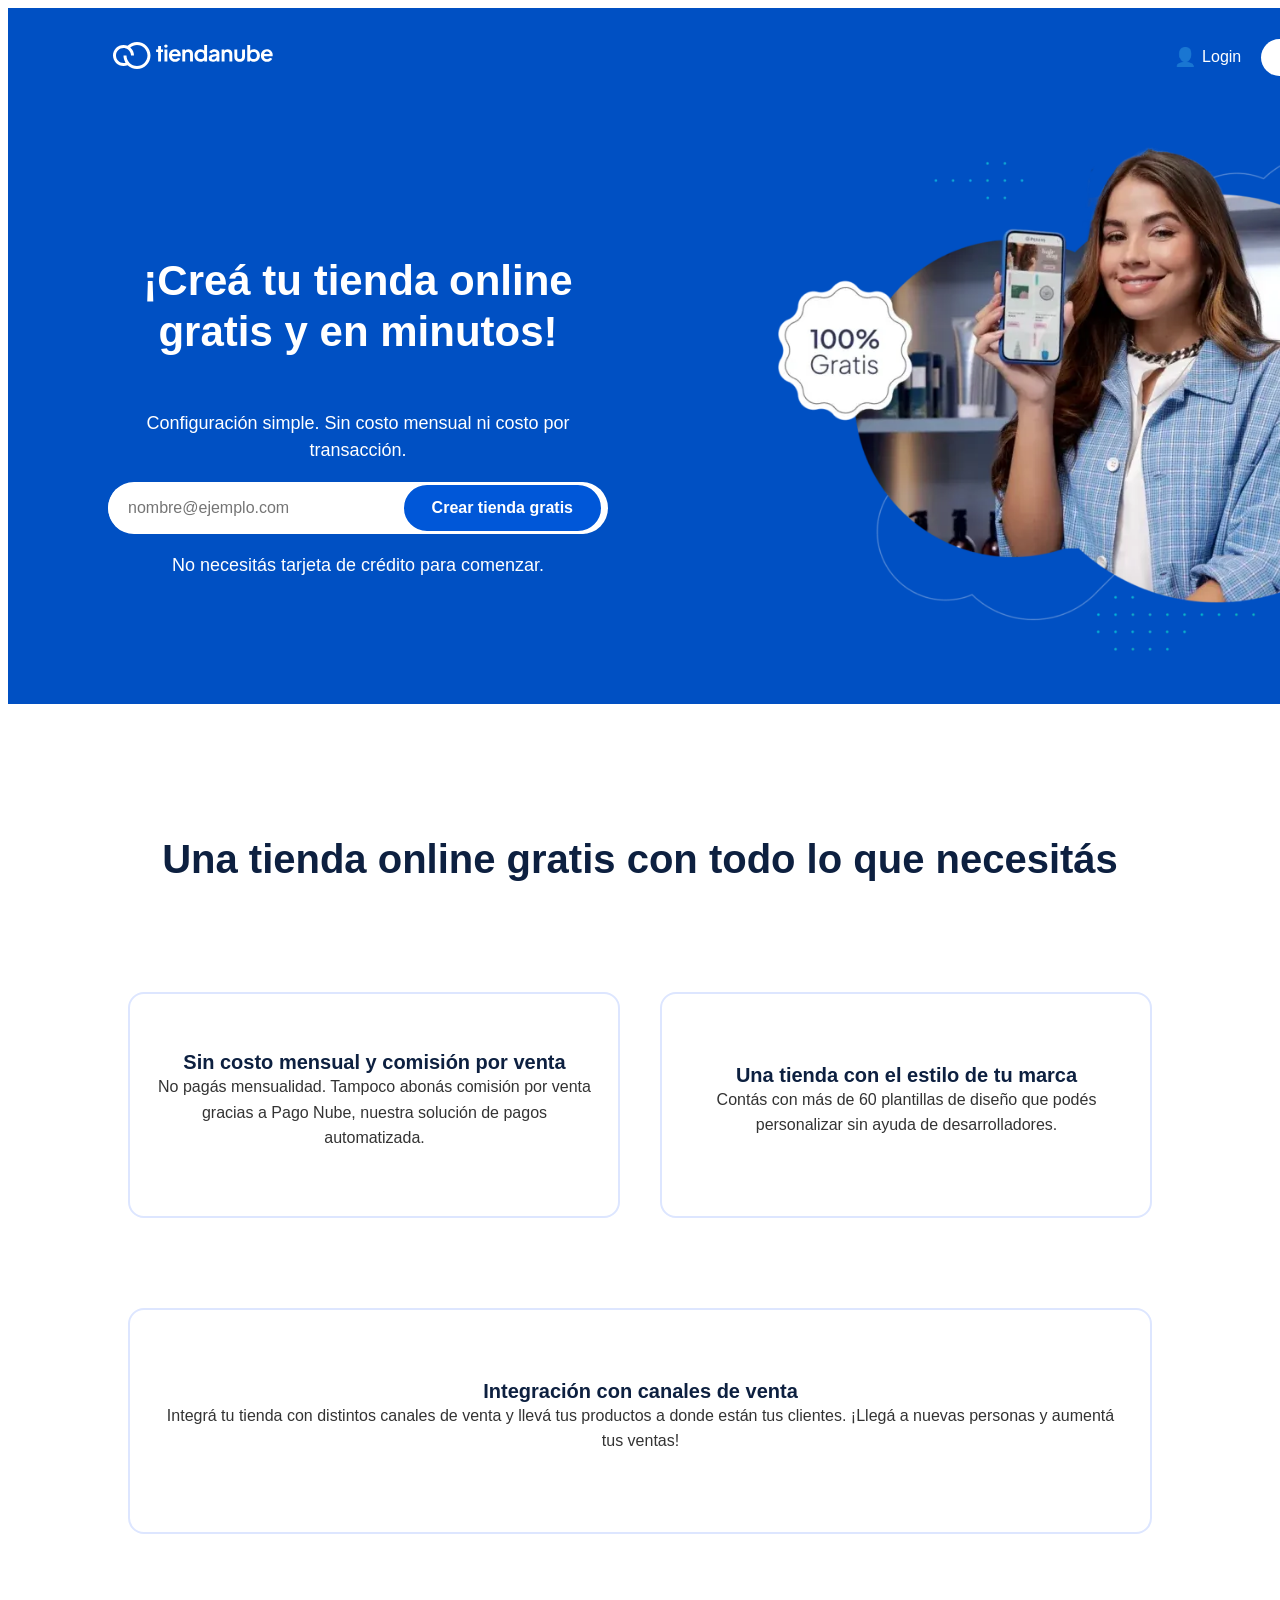
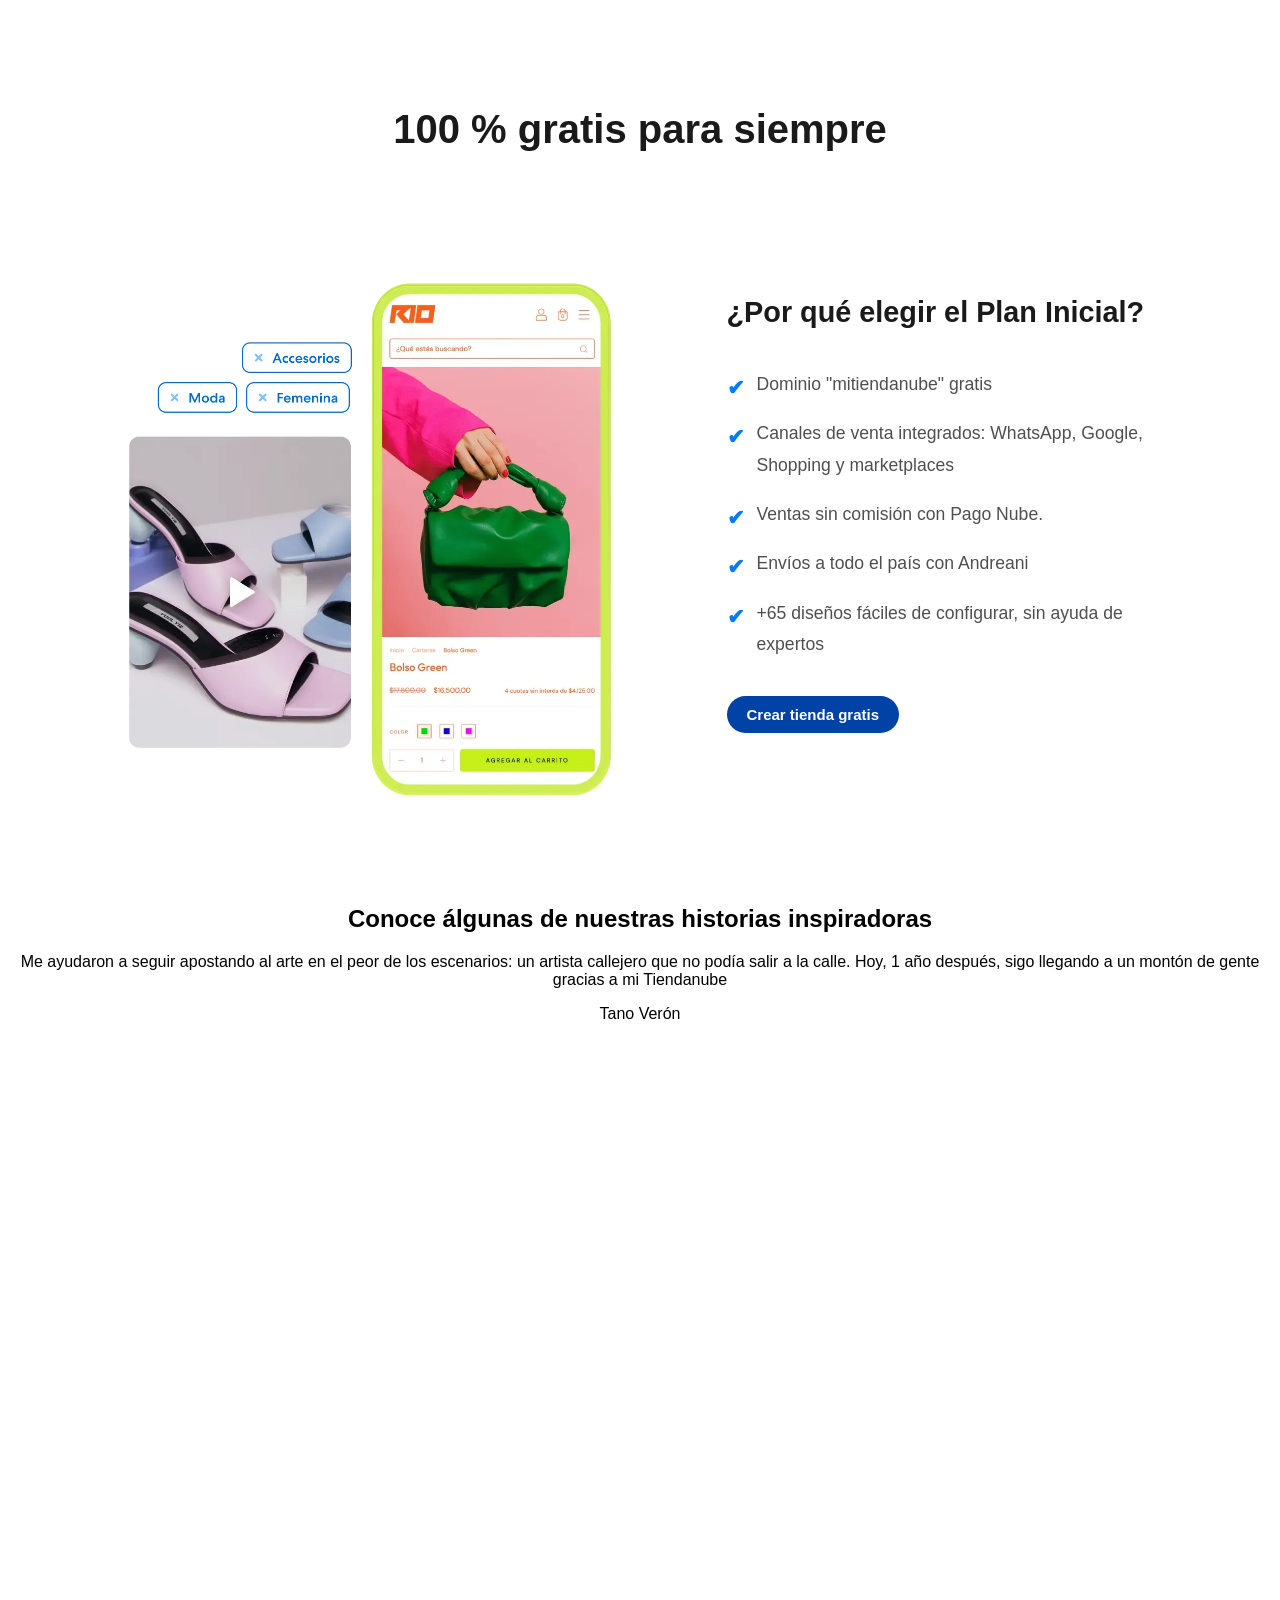
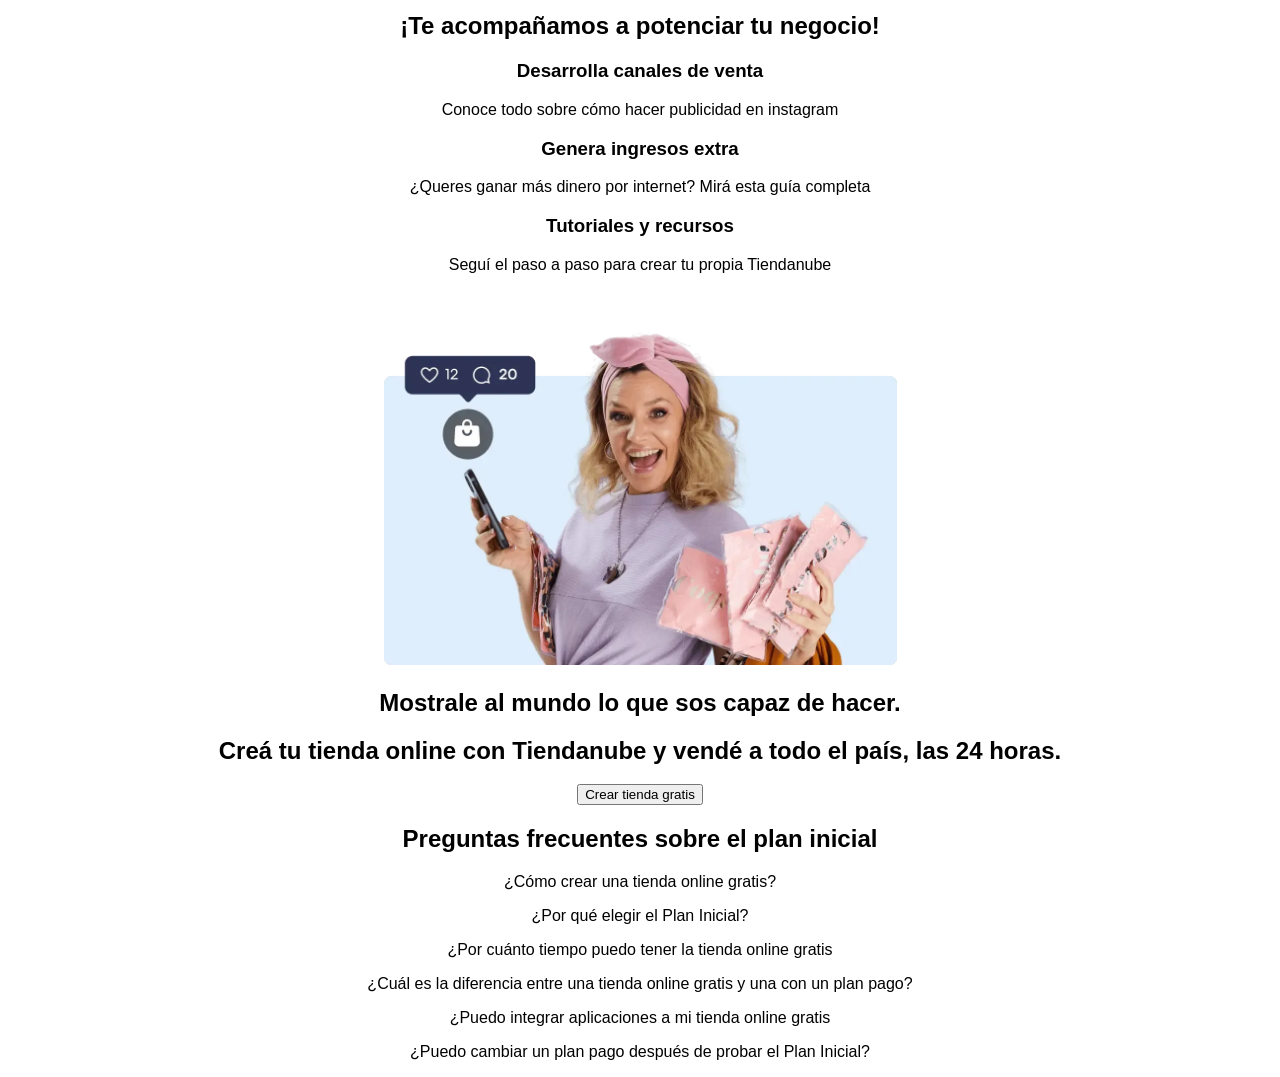
==== commit 2094502d: "mejoras sección tres" ====
--- a/index.html
+++ b/index.html
@@ -54,17 +54,20 @@
 </section>
 
     <section class="third-section">
-        <h1>100 % gratis para siempre</h1>
-        <div>
-            <img id="imagen2" src="img/steps-4-2.webp" alt="">
+        <h2 id="thirdtitle">100 % gratis para siempre</h2>
+        <div class="bigbox">
+            <div id="divimage">
+                <img id="imagen2" src="img/steps-4-2.webp" alt="">
+            </div>
+        <div id="letters">
+            <h3>¿Por qué elegir el Plan Inicial?</h3>
+            <p>Dominio "mitiendanube" gratis</p>
+            <p>Canales de venta integrados: WhatsApp, Google, Shopping y marketplaces</p>
+            <p>Ventas sin comisión con Pago Nube.</p>
+            <p>Envíos a todo el país con Andreani</p>
+            <p>+65 diseños fáciles de configurar, sin ayuda de expertos</p>
+            <button id="thirdsectionbutton">Crear tienda gratis</button>
         </div>
-        <h1>¿Por qué elegir el Plan Inicial?</h1>
-        <p>Dominio "mitiendanube" gratis</p>
-        <p>Canales de venta integrados: WhatsApp, Google, Shopping y marketplaces</p>
-        <p>Ventas sin comisión con Pago Nube.</p>
-        <p>Envíos a todo el país con Andreani</p>
-        <p>+65 diseños fáciles de configurar, sin ayuda de expertos</p>
-        <button>Crear tienda gratis</button>
         </div>
     </section>
     <section class="fourth-section">
--- a/style.css
+++ b/style.css
@@ -101,7 +101,6 @@
   margin: 0;
 }
 
-/* --- Input + botón simulando el formulario --- */
 .cajaprincipal input[type="text"] {
   width: 100%;
   padding: 16px 24px;
@@ -114,9 +113,6 @@
   box-sizing: border-box;
 }
 
-
-
-/* --- Contenedor del input + botón juntos --- */
 .cajaprincipal .input {
   display: flex;
   align-items: center;
@@ -181,11 +177,12 @@
   display: flex;
   justify-content: center;
   gap: 40px;
-  flex-wrap: wrap; /* se adapta en pantallas chicas */
+  flex-wrap: wrap;
 }
 
 
 .divboxes {
+  margin-top: 50px;
     padding-top: 300px;
     display: flex;
     justify-content: center;
@@ -198,7 +195,6 @@
     justify-content: space space-between;
     flex-basis: 300px;
     flex-grow: 1;
-    transition: 0, 3;
     border: 1px solid rgb(221, 230, 260);
     border-width: 2px;
     border-radius: 16px;
@@ -206,10 +202,6 @@
     
 
 } 
-.divboxes:hover {
-  transform: translateY(-4px);
-  box-shadow: 0px 6px 16px rgba(0,0,0,0.08);
-}
 
 
 .divboxes h2 {
@@ -240,8 +232,94 @@
 
 
 .third-section {
-    width: 1512.8px;
-    height: 884px;
+    display: flex; 
+    flex-direction: column; 
+    align-items: center; 
+    text-align: center; 
+    padding: 40px 20px;
+    background-color: #fff; 
+}
+
+
+#thirdtitle {
+    font-size: 2.5em; 
+    color: #1a1a1a; 
+    margin-bottom: 40px;
+    font-weight: 700;
+    padding-bottom: 75px;
+}
+
+
+.bigbox {
+    display: flex;
+  justify-content: center;
+  gap: 40px;
+  flex-wrap: wrap;
+  max-width: 1200px;
+}
+
+#divimage {
+    margin-bottom: 30px;
+}
+
+#imagen2 {
+  width: 523px;
+  height: 544px;
+    max-width: 100%;
+    height: auto;
+    margin-right: 60px;
+}
+
+
+#letters {
+    text-align: left; 
+    max-width: 450px; 
+}
+
+#letters h3 {
+    font-size: 1.8em;
+    font-weight: 600;
+    color: #1a1a1a;
+    margin-bottom: 40px;
+}
+
+#letters p {
+    font-size: 1.1em;
+    color: #4f4f4f;
+    line-height: 1.8;
+    margin-bottom: 15px;
+    position: relative;
+    padding-left: 30px; 
+}
+
+
+#letters p::before {
+    content: "✔"; 
+    color: #007bff; 
+    font-weight: bold;
+    font-size: 1.2em;
+    position: absolute;
+    left: 0;
+    top: 0;
+}
+
+
+
+#thirdsectionbutton {
+  background-color: #0042a5;
+  color: white;
+  border: none;
+  padding: 10px 20px;
+  border-radius: 30px;
+  font-weight: bold;
+  font-size: 15px;
+  cursor: pointer;
+  margin-top: 20px;
+  transition: background-color 0.2s, transform 0.2s;
+}
+
+#thirdsectionbutton:hover {
+    transform: scale(1.05);
 }
 
 
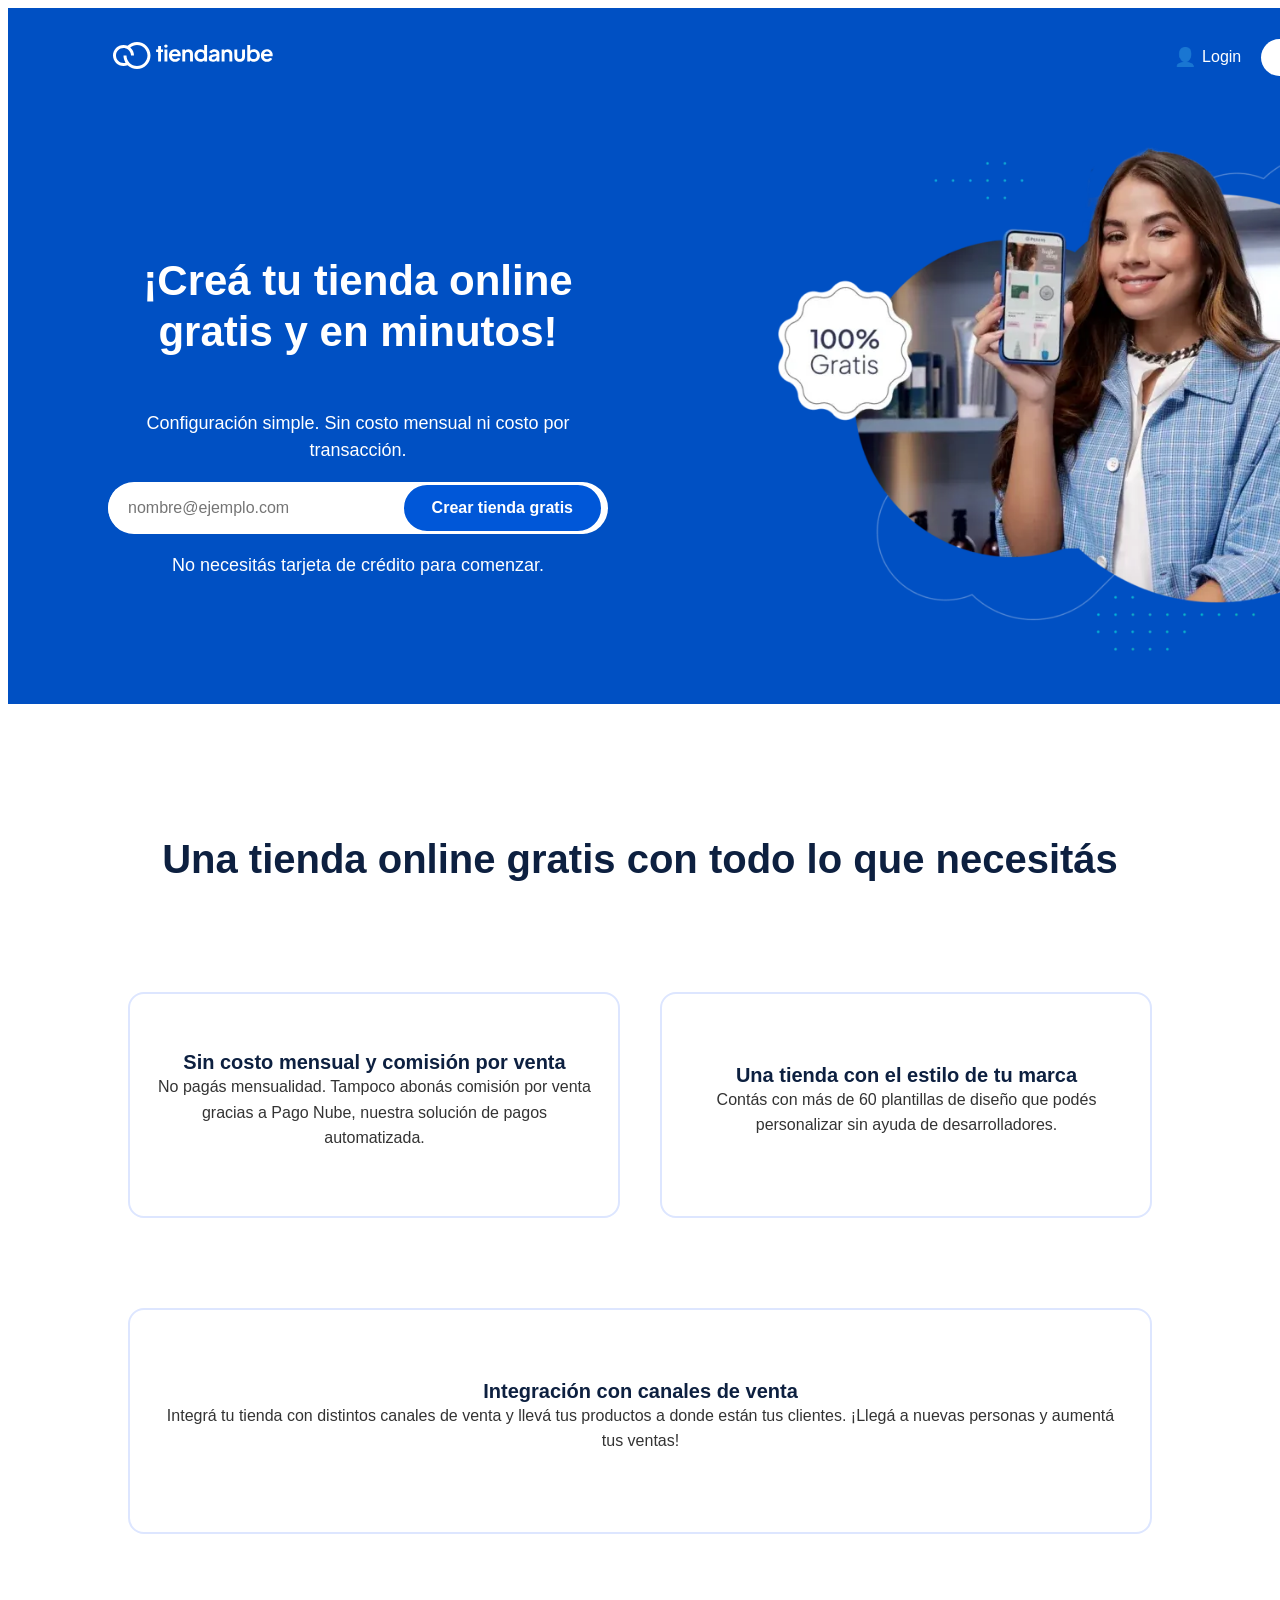
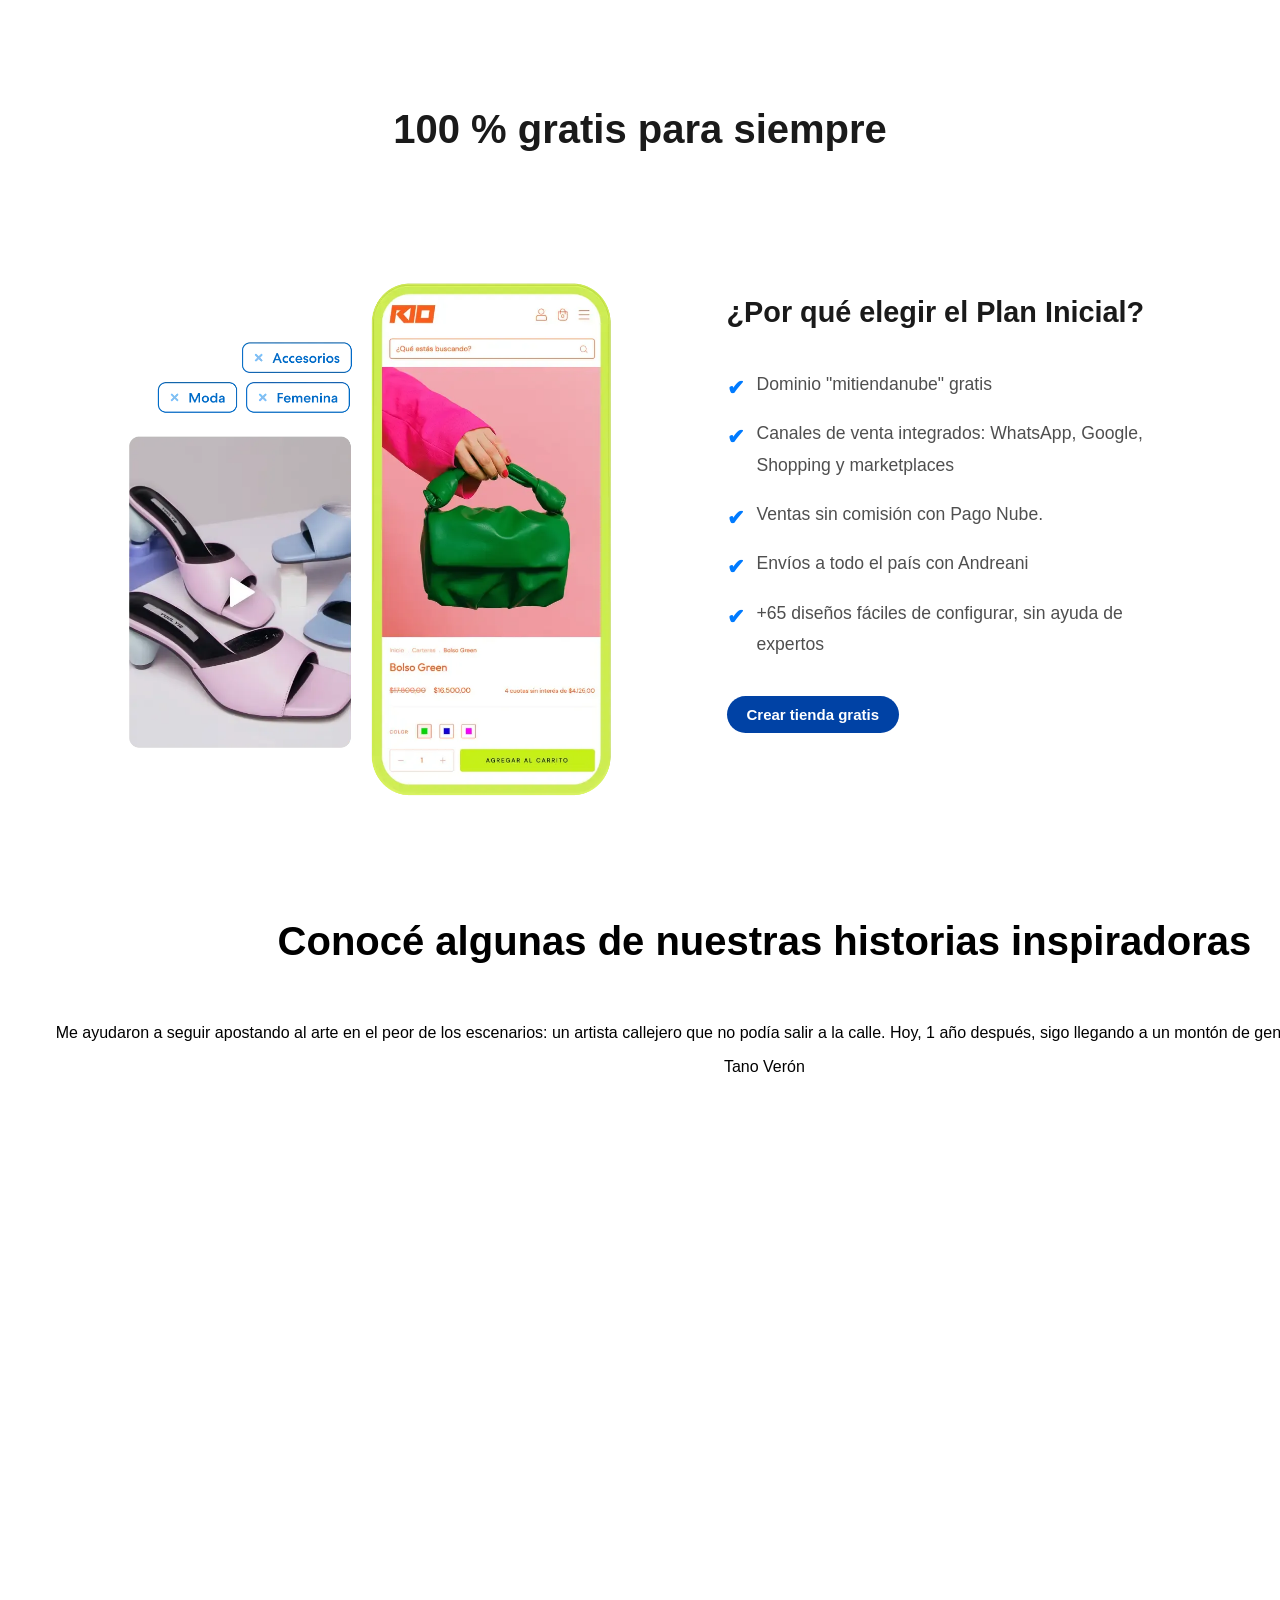
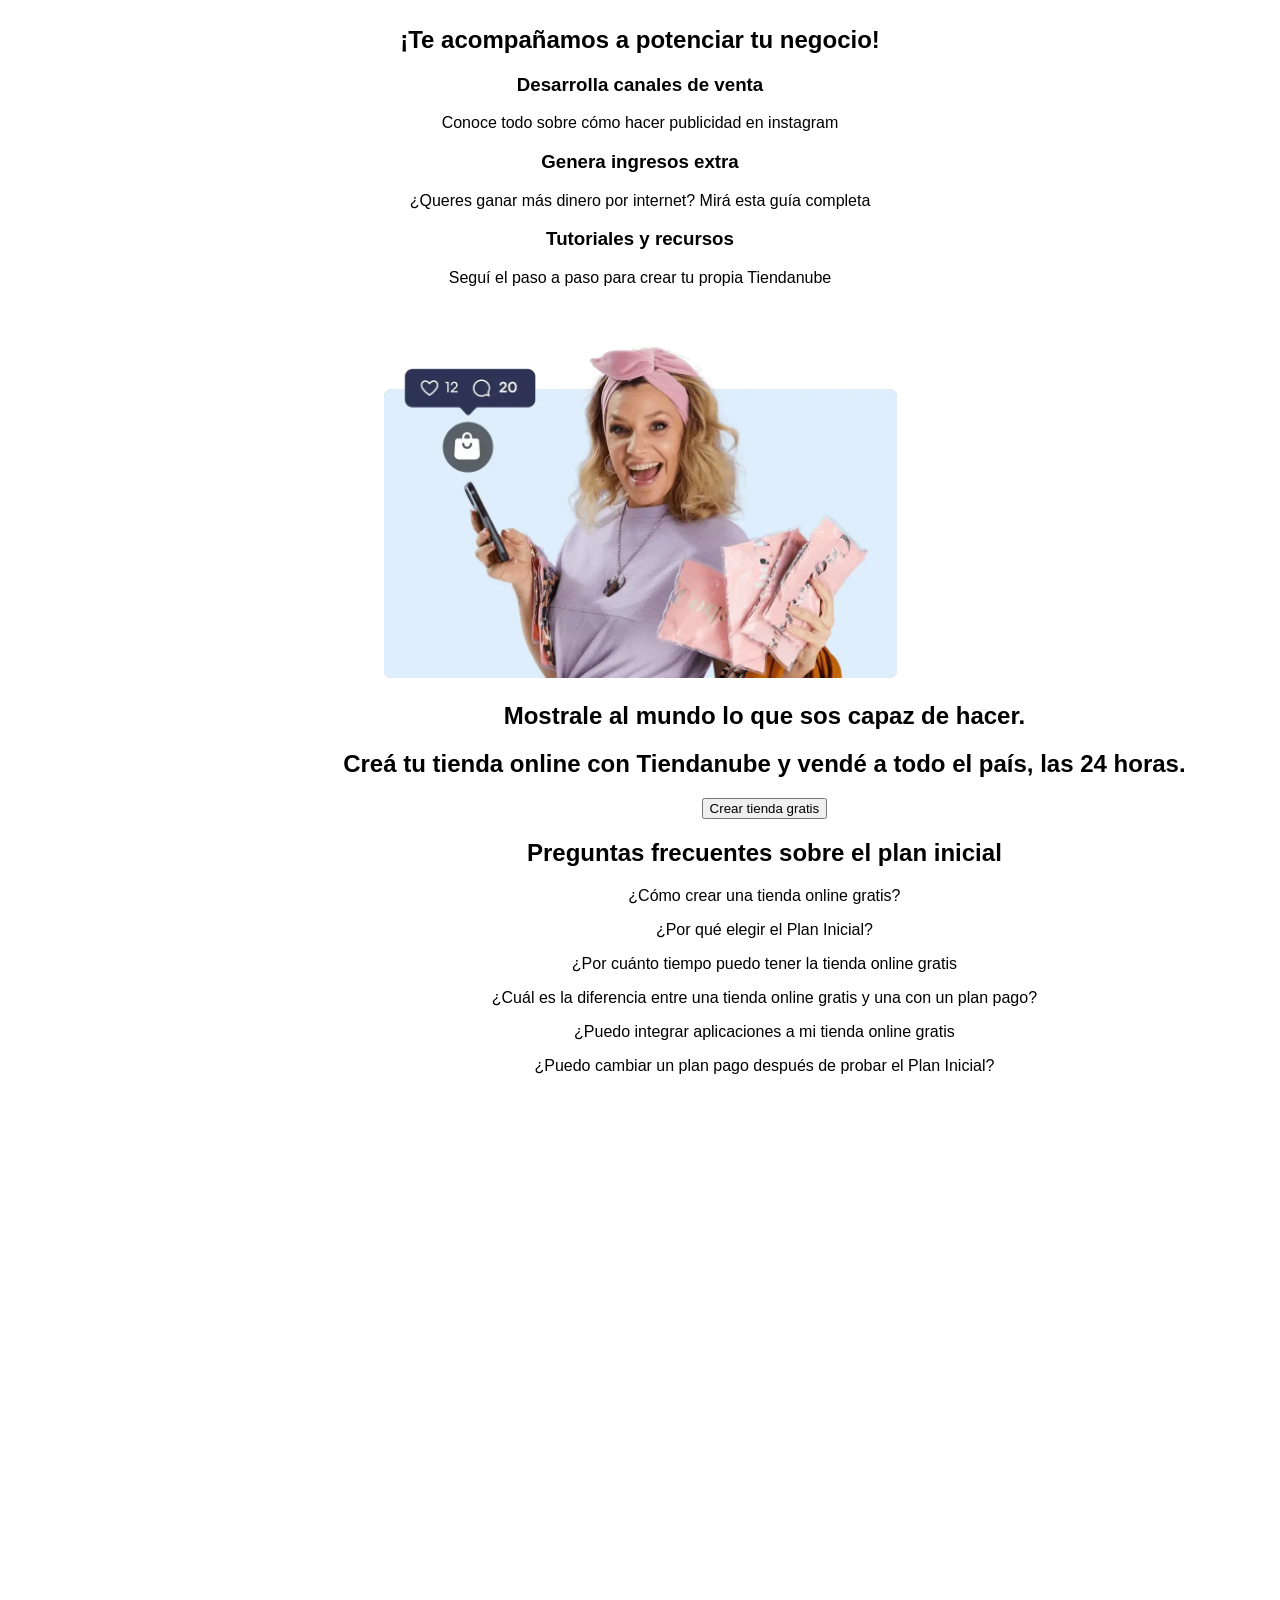
==== commit ec55d10a: ".." ====
--- a/index.html
+++ b/index.html
@@ -49,9 +49,7 @@
              <p>Integrá tu tienda con distintos canales de venta y llevá tus productos a donde están tus clientes. ¡Llegá a nuevas personas y aumentá tus ventas!</p>
             </div>
         </div>
-</section>
-
-</section>
+    </section>
 
     <section class="third-section">
         <h2 id="thirdtitle">100 % gratis para siempre</h2>
@@ -59,26 +57,32 @@
             <div id="divimage">
                 <img id="imagen2" src="img/steps-4-2.webp" alt="">
             </div>
-        <div id="letters">
-            <h3>¿Por qué elegir el Plan Inicial?</h3>
-            <p>Dominio "mitiendanube" gratis</p>
-            <p>Canales de venta integrados: WhatsApp, Google, Shopping y marketplaces</p>
-            <p>Ventas sin comisión con Pago Nube.</p>
-            <p>Envíos a todo el país con Andreani</p>
-            <p>+65 diseños fáciles de configurar, sin ayuda de expertos</p>
-            <button id="thirdsectionbutton">Crear tienda gratis</button>
-        </div>
+            <div id="letters">
+                <h3>¿Por qué elegir el Plan Inicial?</h3>
+                <p>Dominio "mitiendanube" gratis</p>
+                <p>Canales de venta integrados: WhatsApp, Google, Shopping y marketplaces</p>
+                <p>Ventas sin comisión con Pago Nube.</p>
+                <p>Envíos a todo el país con Andreani</p>
+                <p>+65 diseños fáciles de configurar, sin ayuda de expertos</p>
+                <button id="thirdsectionbutton">Crear tienda gratis</button>
+            </div>
         </div>
     </section>
+
     <section class="fourth-section">
-        <h1>Conoce álgunas de nuestras historias inspiradoras</h1>
-        <p>Me ayudaron a seguir apostando al arte en el peor de los escenarios: un artista callejero
-            que no podía salir a la calle. Hoy, 1 año después,
-            sigo llegando a un montón de gente gracias a mi Tiendanube
-        </p>
-        <p>Tano Verón</p>
+        <div class="boxtitle">
+            <h2 id="title">Conocé algunas de nuestras historias inspiradoras</h2>
+        </div>
+        <div class="box-right">
+            <p>Me ayudaron a seguir apostando al arte en el peor de los escenarios: un artista callejero
+                que no podía salir a la calle. Hoy, 1 año después,
+                sigo llegando a un montón de gente gracias a mi Tiendanube
+            </p>
+            <p>Tano Verón</p>
+        </div>
         <link rel="stylesheet" href="">
     </section>
+
     <section class="fifth-section">
         <h1>¡Te acompañamos a potenciar tu negocio!</h1>
         <h3>Desarrolla canales de venta</h3>
--- a/style.css
+++ b/style.css
@@ -322,16 +322,9 @@
     transform: scale(1.05);
 }
 
-
 .fourth-section {
-    width: 1512.8px
-    background-color: #0050c3;
+    width: 1512.8px;
     height: 687px;
-}
-
-#imagen3 {
-    width: 513px;
-    height: 374.88px;
 }
 
 .fifth-section {
@@ -340,13 +333,19 @@
     
 }
 
+#imagen3 {
+    width: 513px;
+    height: 374.88px;
+}
+
+
 .sixth-section {
-    width: 1512.8px
+    width: 1512.8px;
     height: 622;
 }
 
 .seventh-section {
-    width: 1512.8px
+    width: 1512.8px;
     height: 844px;
 }
 
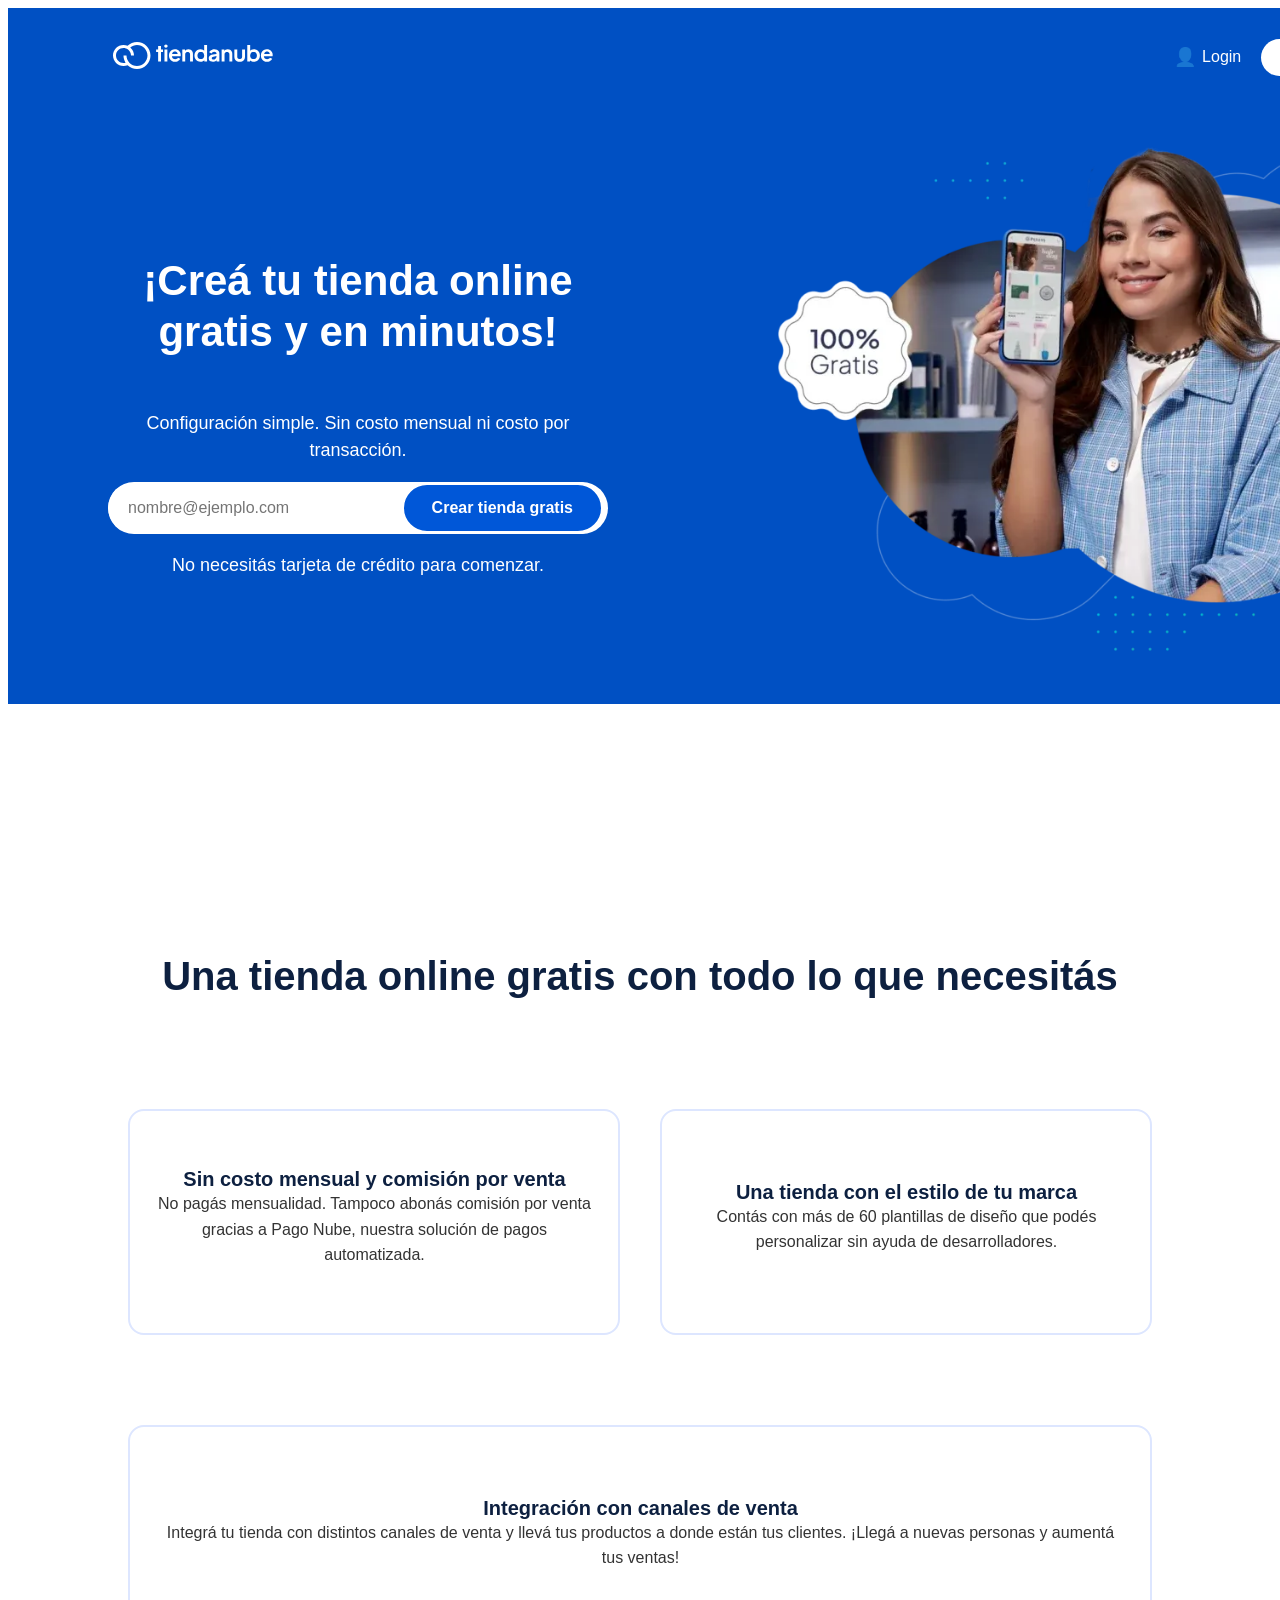
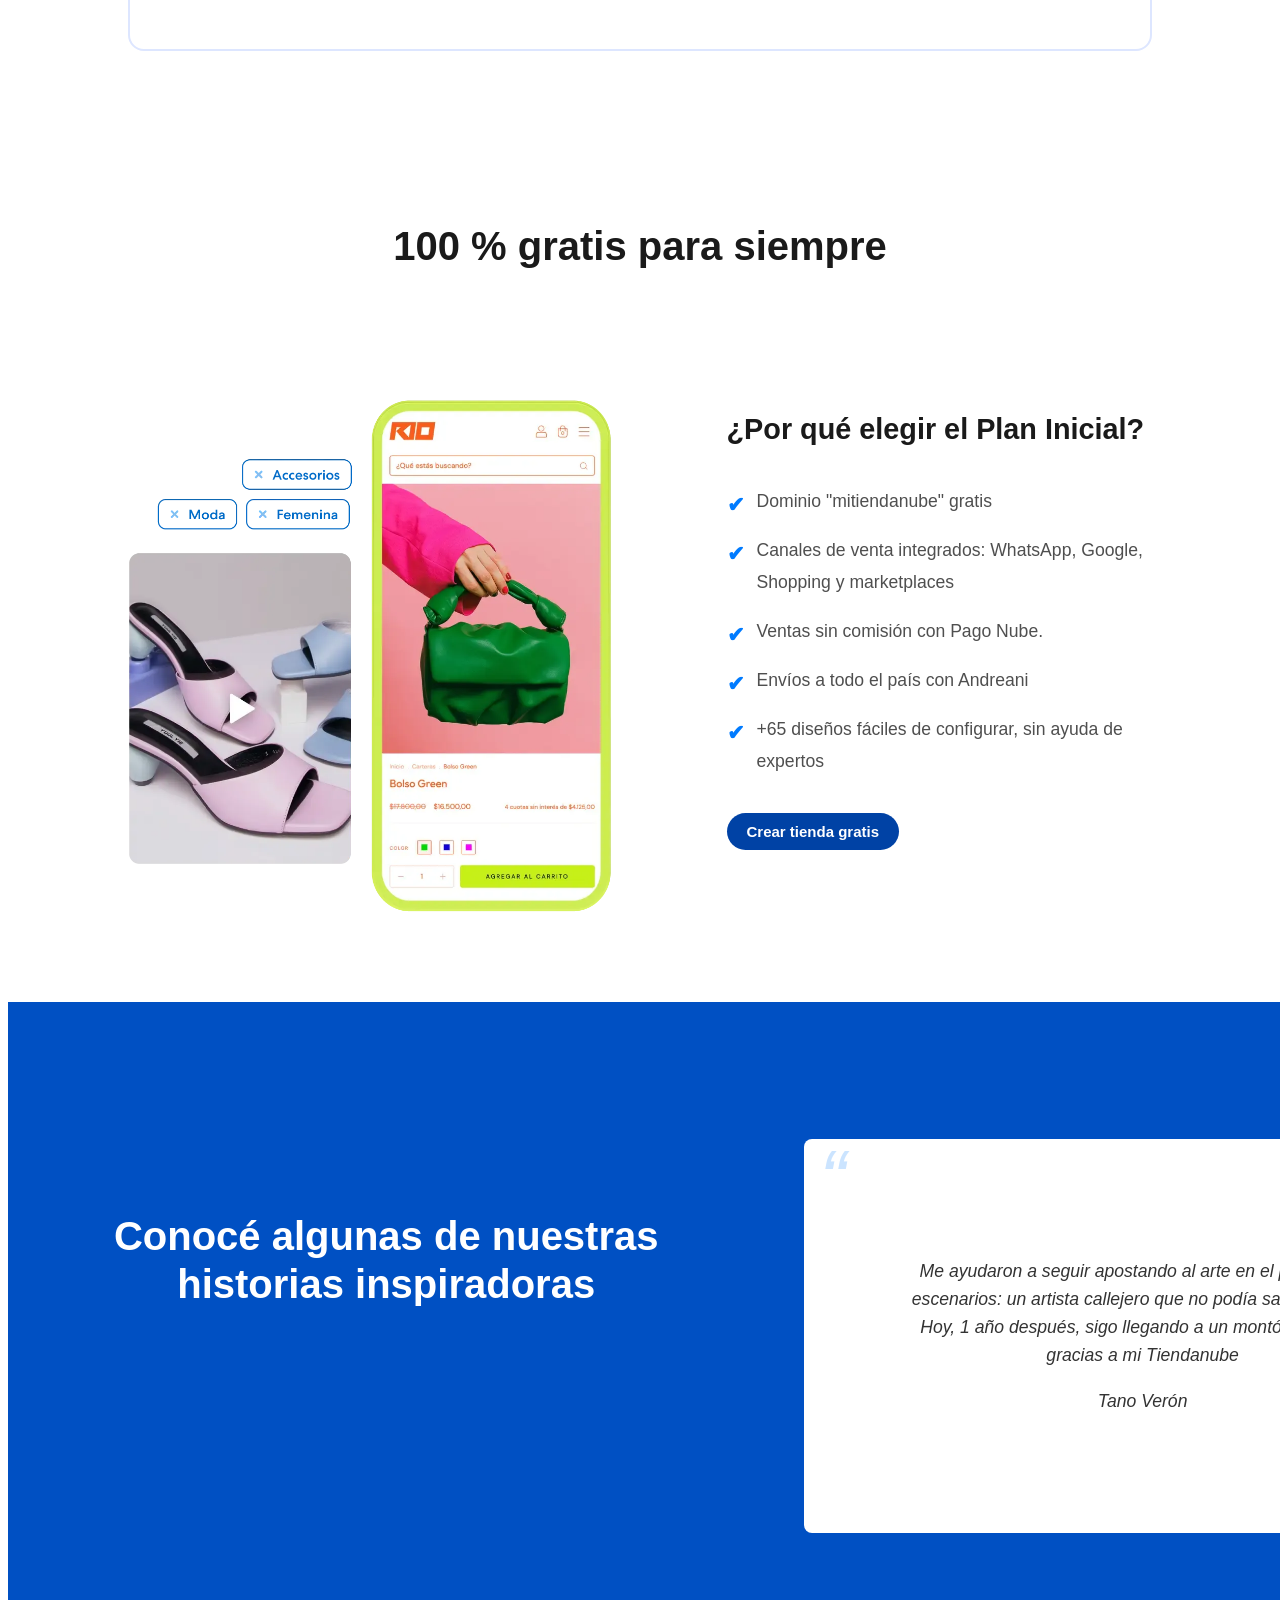
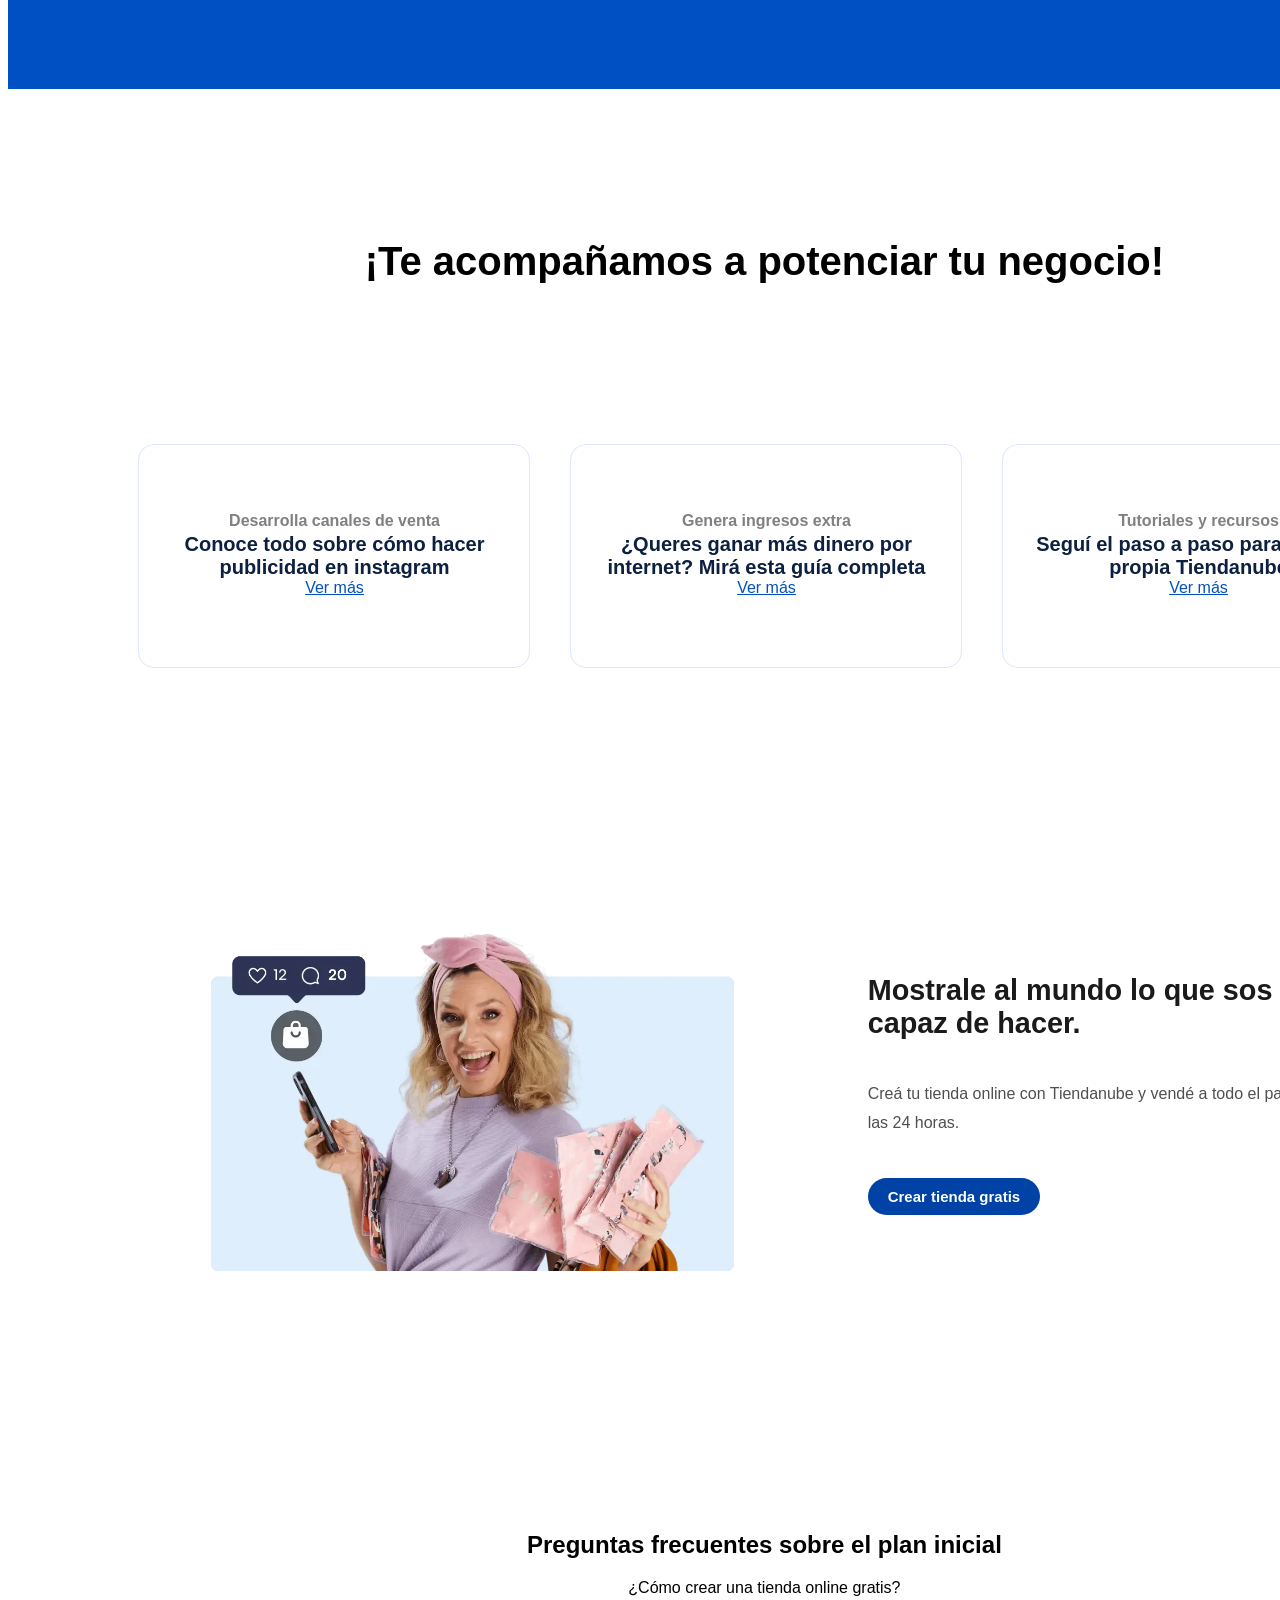
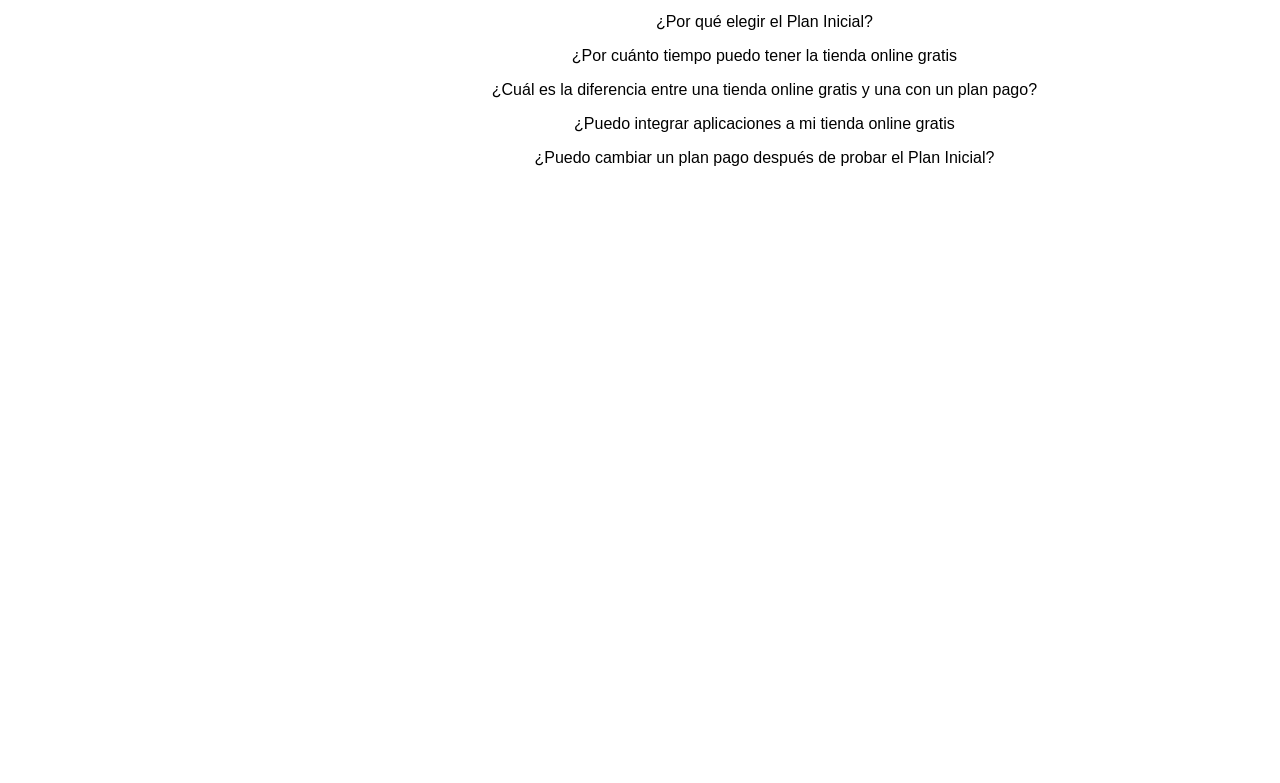
==== commit c5359a60: "mejoras seccion cuatro, cinco y seis" ====
--- a/index.html
+++ b/index.html
@@ -74,35 +74,51 @@
             <h2 id="title">Conocé algunas de nuestras historias inspiradoras</h2>
         </div>
         <div class="box-right">
+            <div id="paragraph">
             <p>Me ayudaron a seguir apostando al arte en el peor de los escenarios: un artista callejero
                 que no podía salir a la calle. Hoy, 1 año después,
                 sigo llegando a un montón de gente gracias a mi Tiendanube
             </p>
             <p>Tano Verón</p>
+            </div>
         </div>
         <link rel="stylesheet" href="">
     </section>
 
     <section class="fifth-section">
-        <h1>¡Te acompañamos a potenciar tu negocio!</h1>
-        <h3>Desarrolla canales de venta</h3>
-        <p>Conoce todo sobre cómo hacer publicidad en instagram</p>
-        <link rel="stylesheet" href="">
-        <h3>Genera ingresos extra</h3>
-        <p>¿Queres ganar más dinero por internet?
-            Mirá esta guía completa
-        </p>
-        <link rel="stylesheet" href="">
-        <h3>Tutoriales y recursos</h3>
-        <p>Seguí el paso a paso para crear tu propia Tiendanube</p>
-        <link rel="stylesheet" href="">
+        <h1 id="title">¡Te acompañamos a potenciar tu negocio!</h1>
+        <div class="divtargets">
+            <div class="individualtarget">
+                <h3 class="titulo">Desarrolla canales de venta</h3>
+                <p class="parrafo">Conoce todo sobre cómo hacer publicidad en instagram</p>
+                <a class="more">Ver más</a>
+            </div>
+            <div class="individualtarget">
+                <h3 class="titulo">Genera ingresos extra</h3>
+                <p class="parrafo">¿Queres ganar más dinero por internet?
+                    Mirá esta guía completa
+                </p>
+                <a class="more">Ver más</a>
+            </div>
+            <div class="individualtarget">
+                <h3 class="titulo">Tutoriales y recursos</h3>
+                <p class="parrafo">Seguí el paso a paso para crear tu propia Tiendanube</p>
+                <a class="more">Ver más</a>
+            </div>
+        </div>
+    </section>
+    
+    <section class="sixth-section">
+    <div class="contenedor">
         <img id="imagen3" src="img/Canais_Intagram_02.webp" alt="">
+        <div class="texto-columna"> 
+            <h3 id="title-title">Mostrale al mundo lo que sos capaz de hacer.</h3>
+            <p>Creá tu tienda online con Tiendanube y vendé a todo el país, las 24 horas.</p>
+            <button>Crear tienda gratis</button>
+        </div>
+        </div>
     </section>
-    <section class="sixth-section">
-        <h1>Mostrale al mundo lo que sos capaz de hacer.</h1>
-        <h2>Creá tu tienda online con Tiendanube y vendé a todo el país, las 24 horas.</h2>
-        <button>Crear tienda gratis</button>
-    </section>
+
     <section class="seventh-section">
         <h1>Preguntas frecuentes sobre el plan inicial</h1>
         <p>¿Cómo crear una tienda online gratis?</p>
--- a/style.css
+++ b/style.css
@@ -325,24 +325,228 @@
 .fourth-section {
     width: 1512.8px;
     height: 687px;
+  background-color: #0050c3;
+  display: flex;
+}
+
+.boxtitle {
+    flex: 1; 
+  background-color: #0050c3;
+    color: white; 
+    padding: 60px 40px;
+    display: flex;
+    flex-direction: column;
+    justify-content: space-between; 
+}
+
+.boxtitle h2 {
+    font-size: 2.0 rem;
+    line-height: 1.2;
+    margin: 0;
+    font-weight: bold;
+    margin-top: 180px;
+}
+
+.box-right {
+    flex: 1; 
+  background-color: #0050c3;
+    padding: 60px 40px;
+    display: flex;
+    flex-direction: column;
+    justify-content: center;
+}
+
+/* Estilo para la caja de la cita en sí */
+#paragraph { /* Selecciona el primer <p> (la cita) */
+    background-color: white;
+    padding: 100px;
+    border-radius: 8px;
+    position: relative;
+    /* Sombra para que parezca una tarjeta elevada */
+    margin-bottom: 20px;
+    font-size: 1.1rem;
+    line-height: 1.6;
+    font-style: italic;
+    color: #333;
+}
+
+/* Pseudo-elemento para el icono de las comillas grandes */
+.box-right > #paragraph :first-of-type::before {
+    content: "\201C"; /* Código Unicode para comilla doble de apertura */
+    font-size: 5rem; /* Comillas grandes */
+    color: #007bff; /* Azul primario de Tiendanube */
+    position: absolute;
+    top: 0px;
+    left: 15px;
+    line-height: 1;
+    opacity: 0.2; /* Para que se vean como un fondo sutil */
+    z-index: 1;
+}
+
+/* Estilos de la firma y handle */
+.author-name {
+    font-weight: bold;
+    font-size: 1.1rem;
+    color: #333;
+    margin-bottom: 5px;
+}
+
+.author-handle {
+    color: #007bff; /* Azul para el handle */
+    font-weight: 500;
+    margin-top: 0;
+}
+
+
+/* --- Estilos de las Flechas de Navegación --- */
+
+.navigation-arrows {
+    display: flex;
+    gap: 10px; /* Espacio entre las flechas */
+}
+
+.arrow {
+    background-color: white;
+    color: #0d2847; /* Azul oscuro para el icono */
+    border: none;
+    border-radius: 50%; /* Circular */
+    width: 40px;
+    height: 40px;
+    font-size: 1.2rem;
+    cursor: pointer;
+    display: flex;
+    align-items: center;
+    justify-content: center;
+    transition: background-color 0.3s;
+}
+
+.arrow:hover {
+    background-color: #e0e0e0;
 }
 
 .fifth-section {
-    width: 1512.8px
-    height: 650px;
+    width: 1512.8px;
+    height: 650px;   
+}
+#title {
+  margin-top: 150px;
+  text-align: center;
+  font-size: 40px;
+  font-weight: 700;
+  margin-bottom: 60px;
+}
+.divtargets {
+  padding-top: 50px;
+  display: flex;
+  justify-content: center;
+  gap: 40px;
+  flex-wrap: wrap;
+  max-width: 1256px;
+  max-height: 275px;
+  padding-left: 130px;
+}
+
+.individualtarget {
+    margin-top: 50px;
+    display: flex;
+    flex-direction: column;
+    justify-content: center; 
+    align-items: center; 
+    width: 363.39px;
+    height: 150px; 
+    flex-basis: 300px;
+    flex-grow: 1;
+    border: 1px solid rgb(221, 230, 260);
+    border-radius: 16px;
+    padding: 32px 24px 40px 25px; 
+}
+.parrafo {
+  font-size: 20px;
+  font-weight: 700;
+  margin: 0;
+  color: #0d2040;
+}
+.titulo {
+  font-size: 16px;
+  line-height: 1.6;
+  color: grey;
+  margin: 0;
+}
+.more {
+color: #0050c3;
+    text-decoration: underline;
+    text-decoration-color: #0050c3;
     
 }
-
-#imagen3 {
-    width: 513px;
-    height: 374.88px;
-}
-
 
 .sixth-section {
     width: 1512.8px;
-    height: 622;
-}
+    height: 622px;
+    
+} 
+
+#imagen3 {
+    width: 523px;
+    height: 382px;
+}
+
+.contenedor {
+    display: flex;
+    align-items: center; 
+    justify-content: space-around; 
+    max-width: 1200px;
+    margin: 0 auto; 
+    padding-bottom: 50px;
+}
+
+#title-title {
+    font-size: 1.8em;
+    font-weight: 600;
+    color: #1a1a1a;
+    margin-bottom: 40px;
+}
+.texto-columna {
+  text-align: left; 
+    max-width: 450px; 
+}
+.texto-columna p {
+  font-size: 1.1em;
+    color: #4f4f4f;
+    line-height: 1.8;
+    margin-bottom: 15px;
+    position: relative;
+     
+}
+
+.contenedor p {
+    font-size: 16px;
+    margin-bottom: 20px;
+}
+
+.contenedor button {
+    background-color: #0042a5;
+  color: white;
+  border: none;
+  padding: 10px 20px;
+  border-radius: 30px;
+  font-weight: bold;
+  font-size: 15px;
+  cursor: pointer;
+  margin-top: 20px;
+  transition: background-color 0.2s, transform 0.2s;
+}
+.contenedor button:hover {
+  transform: scale(1.05);
+}
+
+
+.contenedor img {
+   
+    max-width: 45%; 
+    height: auto;
+    margin-right: 40px; 
+}
+
 
 .seventh-section {
     width: 1512.8px;
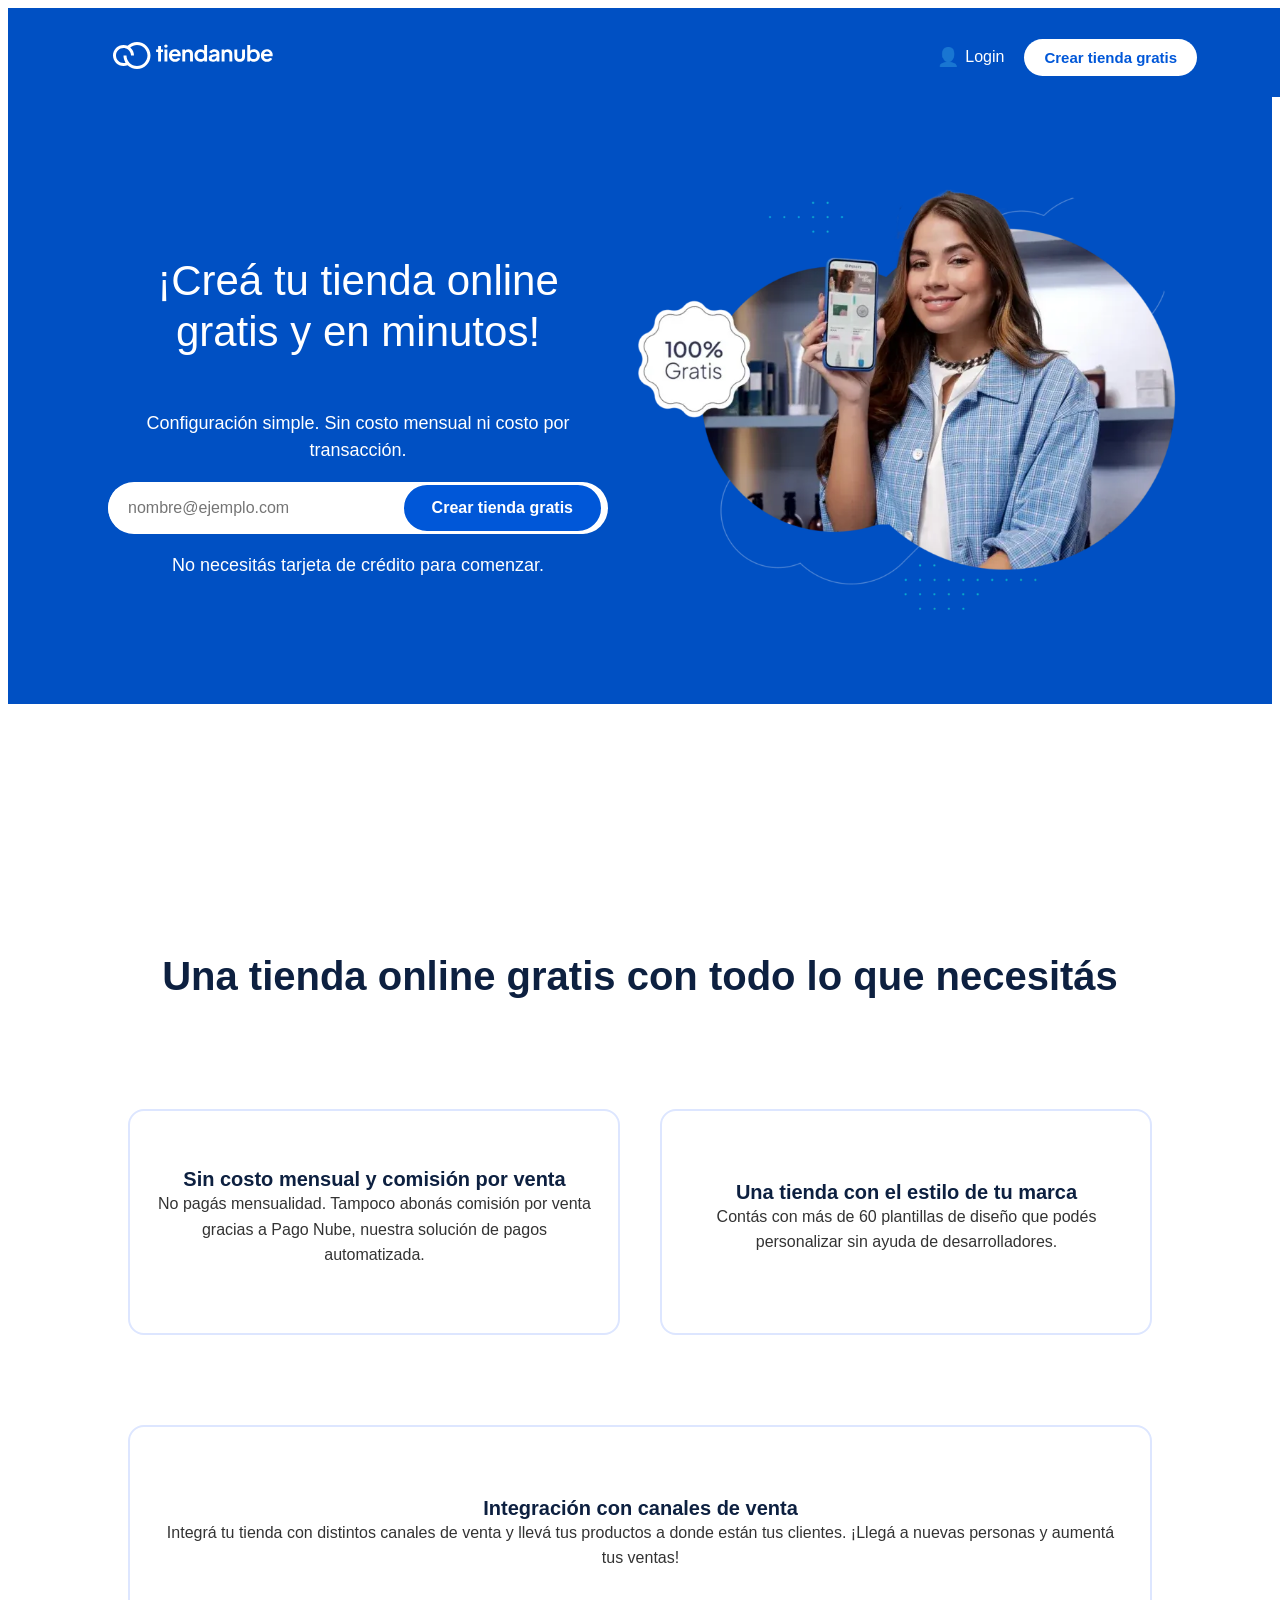
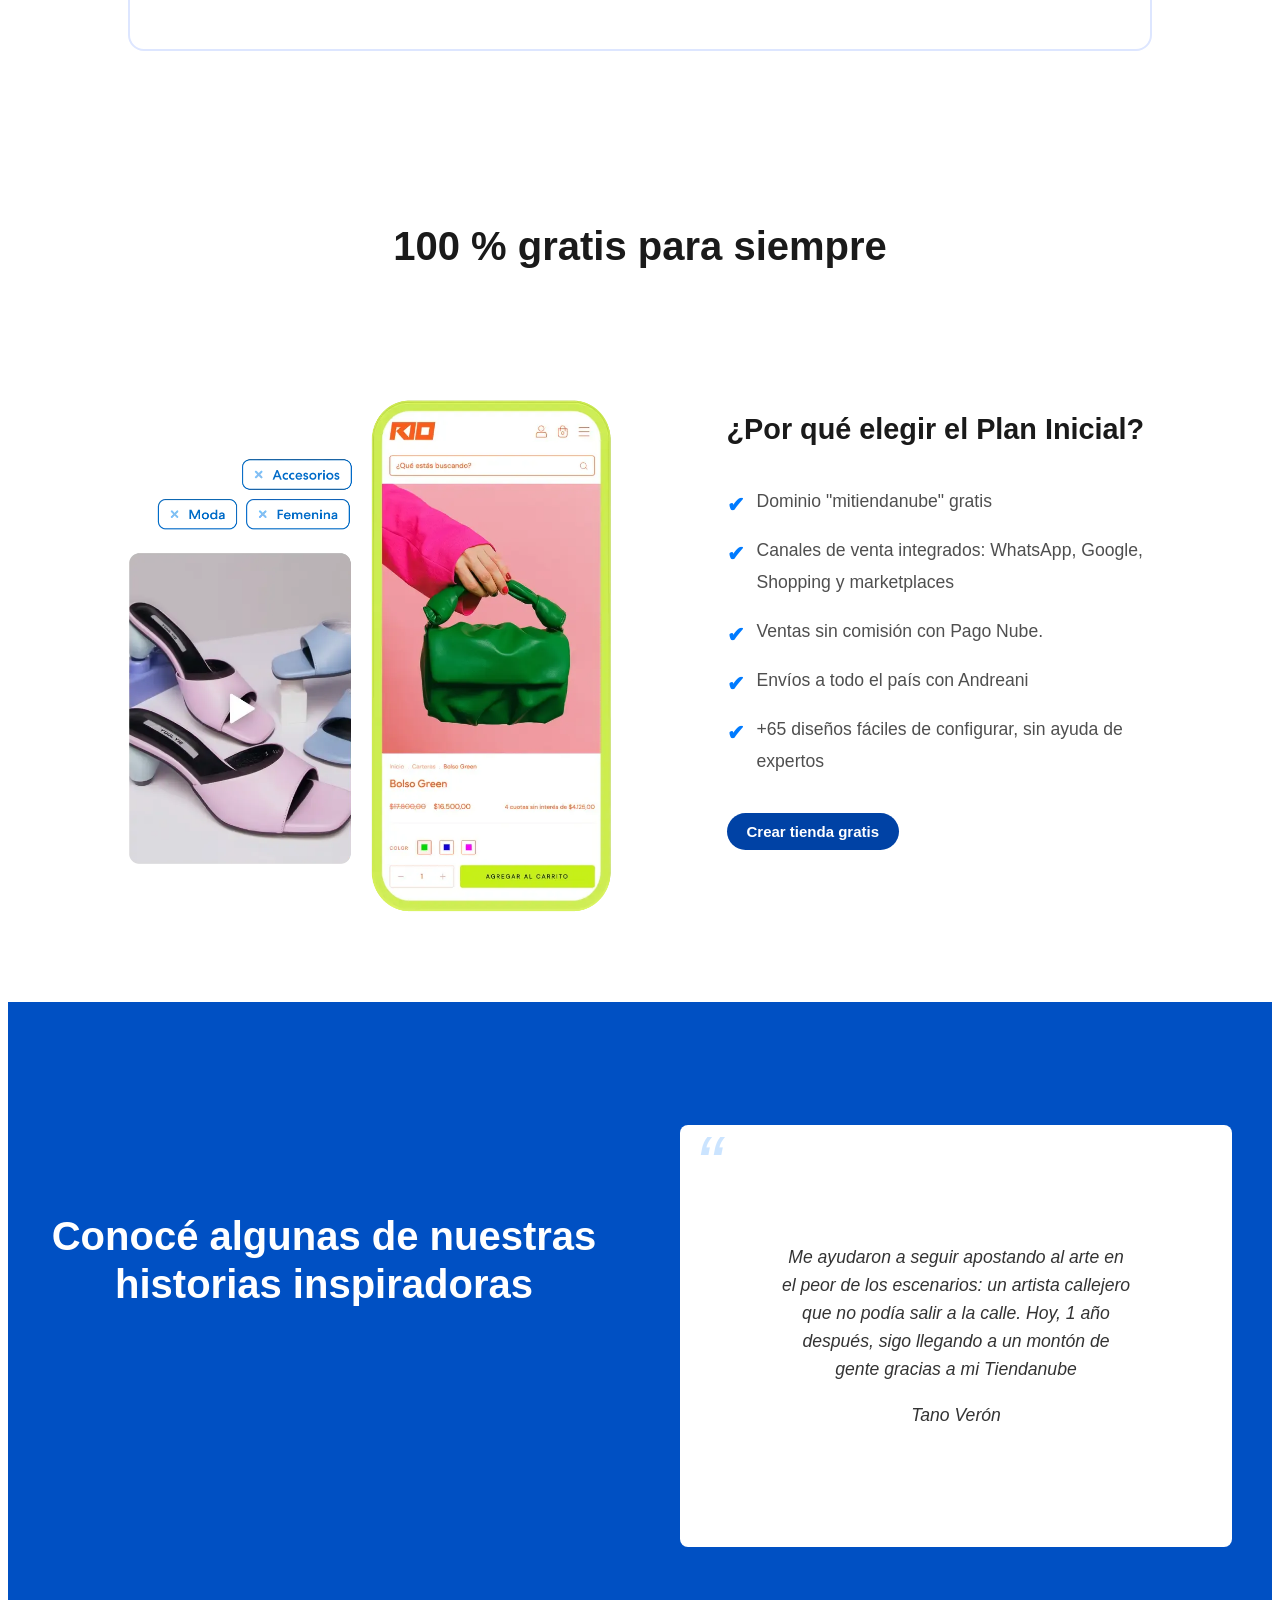
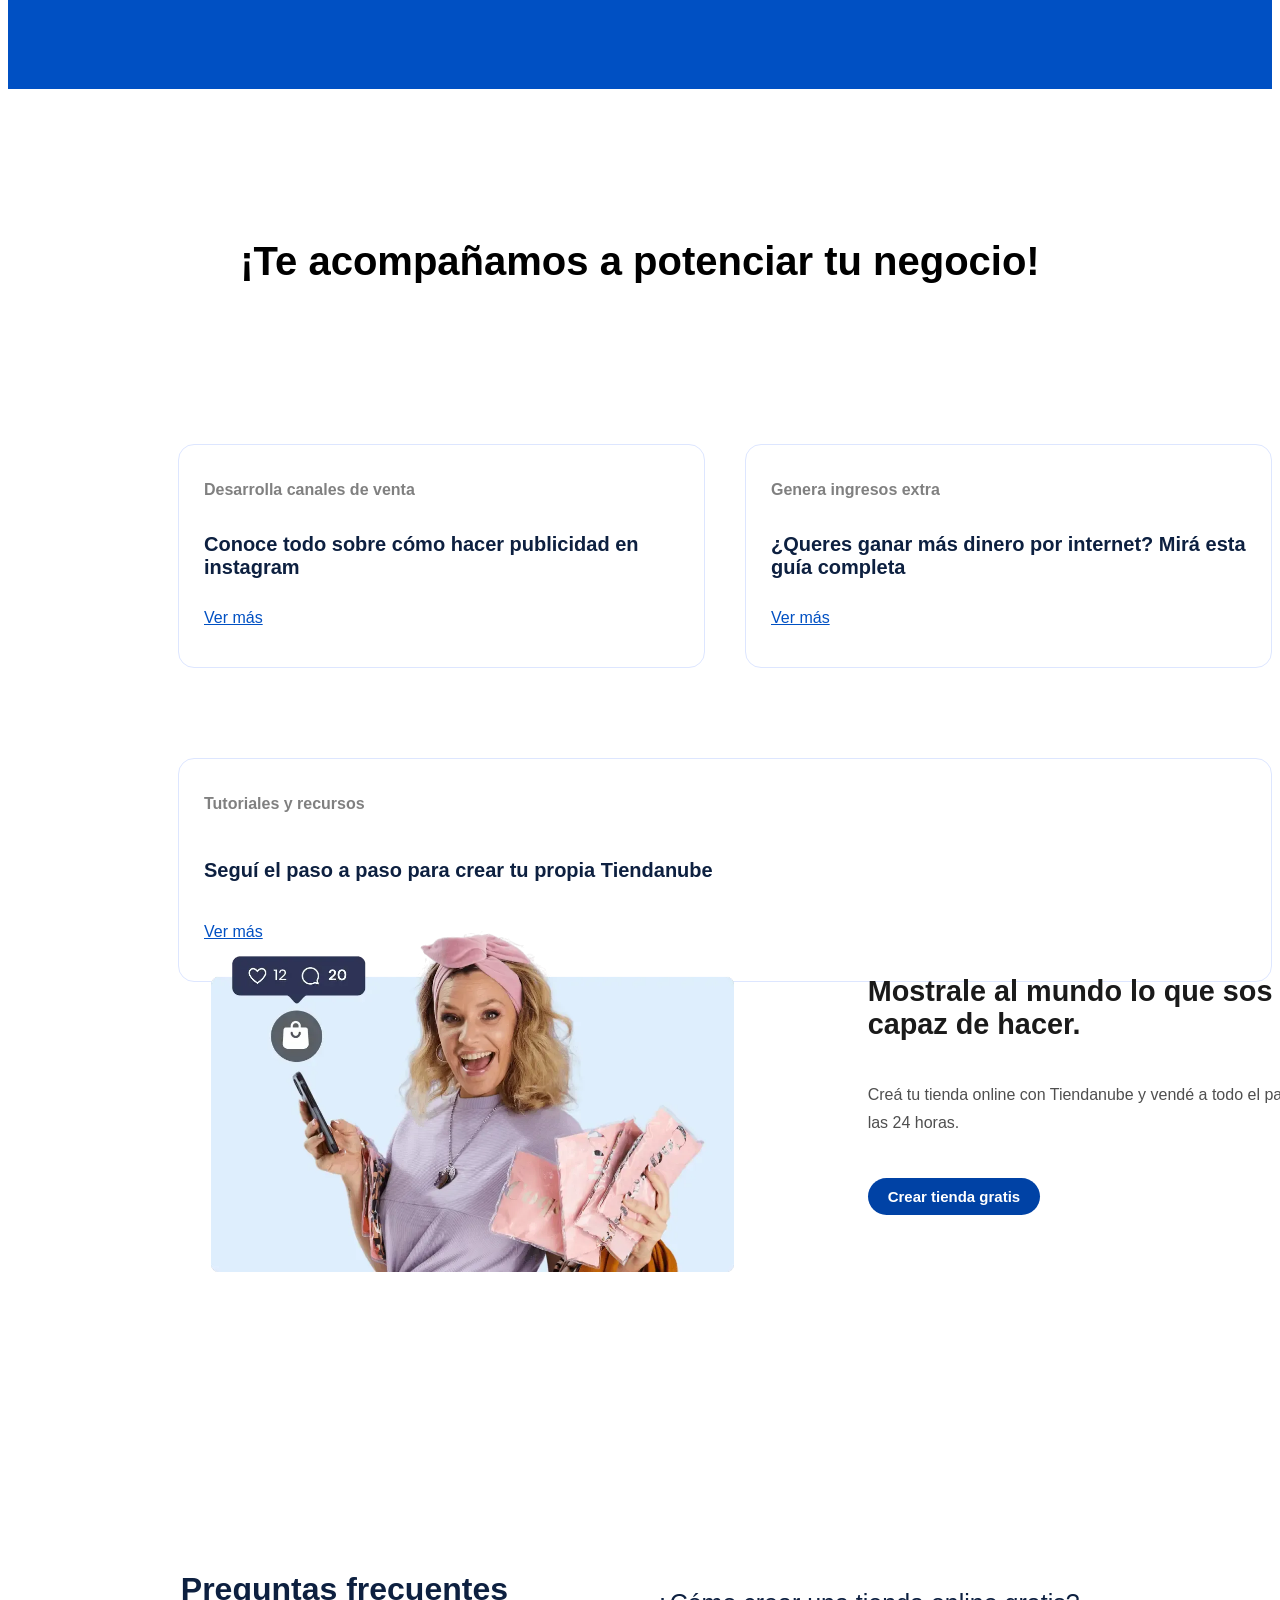
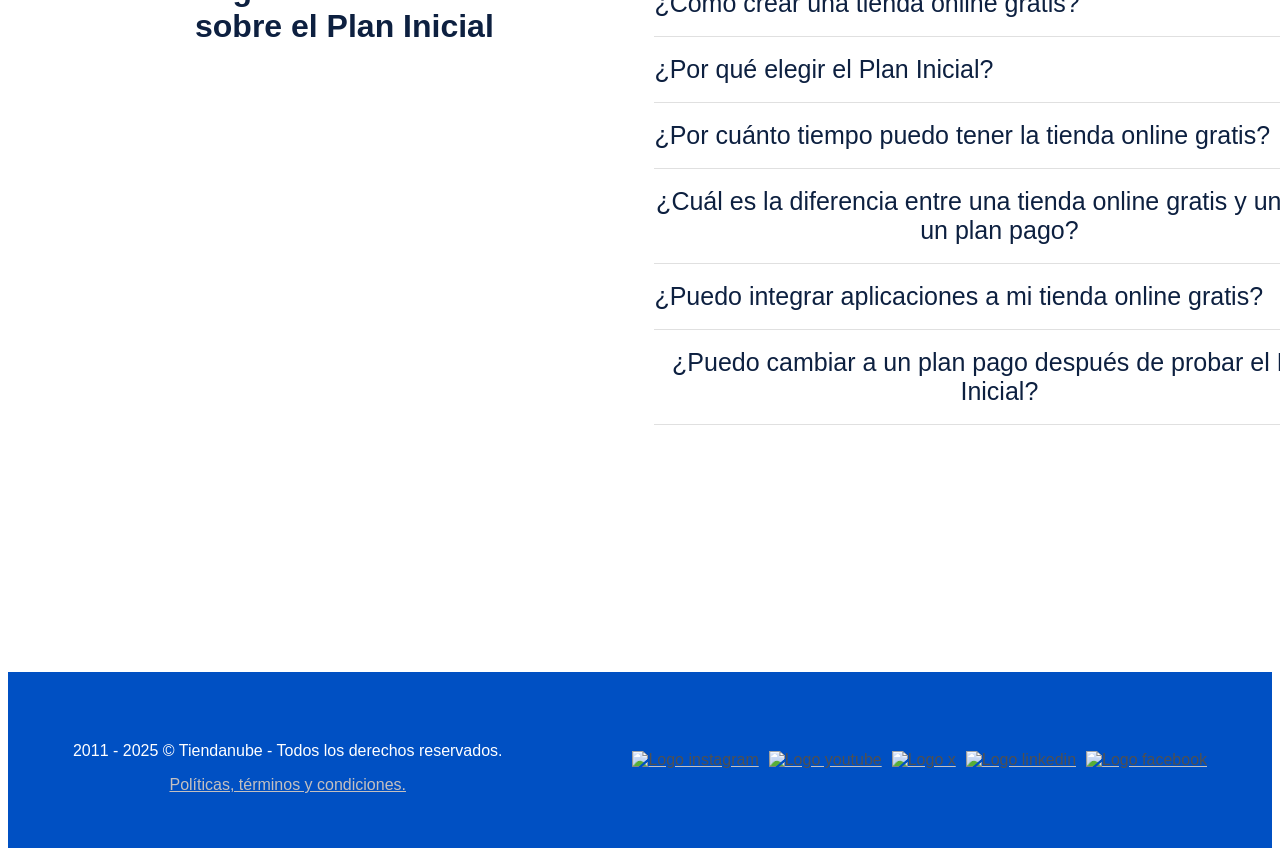
==== commit 4b1fc880: "footer, mejoras css y html" ====
--- a/index.html
+++ b/index.html
@@ -90,19 +90,19 @@
         <div class="divtargets">
             <div class="individualtarget">
                 <h3 class="titulo">Desarrolla canales de venta</h3>
-                <p class="parrafo">Conoce todo sobre cómo hacer publicidad en instagram</p>
+                <p class="parrafo" id="parrafo">Conoce todo sobre cómo hacer publicidad en instagram</p>
                 <a class="more">Ver más</a>
             </div>
             <div class="individualtarget">
                 <h3 class="titulo">Genera ingresos extra</h3>
-                <p class="parrafo">¿Queres ganar más dinero por internet?
+                <p class="parrafo" id="parrafo">¿Queres ganar más dinero por internet?
                     Mirá esta guía completa
                 </p>
                 <a class="more">Ver más</a>
             </div>
             <div class="individualtarget">
                 <h3 class="titulo">Tutoriales y recursos</h3>
-                <p class="parrafo">Seguí el paso a paso para crear tu propia Tiendanube</p>
+                <p class="parrafo" id="parrafo">Seguí el paso a paso para crear tu propia Tiendanube</p>
                 <a class="more">Ver más</a>
             </div>
         </div>
@@ -120,14 +120,77 @@
     </section>
 
     <section class="seventh-section">
-        <h1>Preguntas frecuentes sobre el plan inicial</h1>
-        <p>¿Cómo crear una tienda online gratis?</p>
-        <p>¿Por qué elegir el Plan Inicial?</p>
-        <p>¿Por cuánto tiempo puedo tener la tienda online gratis</p>
-        <p>¿Cuál es la diferencia entre una tienda online gratis y una con un plan pago?</p>
-        <p>¿Puedo integrar aplicaciones a mi tienda online gratis</p>
-        <p>¿Puedo cambiar un plan pago después de probar el Plan Inicial?</p>
-    </section>
+    <div class="contender">
+        <div class="titulo-columna">
+            <h1>Preguntas frecuentes sobre el Plan Inicial</h1>
+        </div>
+        
+        <div class="preguntas-columna">
+            <div class="pregunta-item">
+                <p>¿Cómo crear una tienda online gratis?</p>
+                <span class="icono-flecha"></span> </div>
+            
+            <div class="pregunta-item">
+                <p>¿Por qué elegir el Plan Inicial?</p>
+                <span class="icono-flecha"></span>
+            </div>
+            
+            <div class="pregunta-item">
+                <p>¿Por cuánto tiempo puedo tener la tienda online gratis?</p>
+                <span class="icono-flecha"></span>
+            </div>
+            
+            <div class="pregunta-item">
+                <p>¿Cuál es la diferencia entre una tienda online gratis y una con un plan pago?</p>
+                <span class="icono-flecha"></span>
+            </div>
+            
+            <div class="pregunta-item">
+                <p>¿Puedo integrar aplicaciones a mi tienda online gratis?</p>
+                <span class="icono-flecha"></span>
+            </div>
+            
+            <div class="pregunta-item">
+                <p>¿Puedo cambiar a un plan pago después de probar el Plan Inicial?</p>
+                <span class="icono-flecha"></span>
+            </div>
+        </div>
+    </div>
+</section>
+
+<footer>
+        <div class="footer-copyrigth">
+            <div class="">
+                <p>2011 - 2025 © Tiendanube - Todos los derechos reservados.</p>
+                <a href="">Políticas, términos y condiciones.</a>
+            </div>
+            <div class="redes-sociales">
+                <a href=""><img loading="lazy" class="red-social-img"
+                        src="https://app-insti-cdn.nuvemshop.com.br/site/dist/images/svgs/social-icons/instagram.svg?v=0c215ea"
+                        alt="Logo instagram"></a>
+                <a href="">
+                    <img loading="lazy" class="red-social-img"
+                        src="https://app-insti-cdn.nuvemshop.com.br/site/dist/images/svgs/social-icons/youtube.svg?v=0c215ea"
+                        alt="Logo youtube">
+                </a>
+                <a href="">
+                    <img loading="lazy" class="red-social-img"
+                        src="https://app-insti-cdn.nuvemshop.com.br/site/dist/images/svgs/social-icons/x.svg?v=0c215ea"
+                        alt="Logo x">
+                </a>
+                <a href="">
+                    <img loading="lazy" class="red-social-img"
+                        src="https://app-insti-cdn.nuvemshop.com.br/site/dist/images/svgs/social-icons/linkedin.svg?v=0c215ea"
+                        alt="Logo linkedin">
+                </a>
+                <a href="">
+                    <img loading="lazy" class="red-social-img"
+                        src="https://app-insti-cdn.nuvemshop.com.br/site/dist/images/svgs/social-icons/facebook.svg?v=0c215ea"
+                        alt="Logo facebook">
+                </a>
+            </div>
+        </div>
+    </footer>
 </body>
 
 </html>
--- a/style.css
+++ b/style.css
@@ -1,19 +1,18 @@
+
 body {
-    font-family: sans-serif;
-    text-align: center;
-}
-
+  font-family: sans-serif;
+  text-align: center;
+}
 
 header {
-    width: 1500.8px;
-    height: 88.8px;
-    background-color: #0050c3;
-    display: flex;
-    justify-content: space-between;
-    padding-left: 15px;
-    border-radius: 0,5%;
-}
-
+  width: 100%;
+  height: 88.8px;
+  background-color: #0050c3;
+  display: flex;
+  justify-content: space-between;
+  padding-left: 15px;
+  border-radius: 0, 5%;
+}
 
 #logo {
   filter: brightness(0) invert(1);
@@ -23,7 +22,6 @@
   ;
 }
 
-
 .header-section {
   display: flex;
   align-items: center;
@@ -31,7 +29,6 @@
   padding-right: 90px;
   padding-top: 10px;
 }
-
 
 #login {
   color: white;
@@ -42,12 +39,10 @@
   gap: 6px;
 }
 
-
 #login::before {
-  content: '👤'; 
+  content: '👤';
   font-size: 18px;
 }
-
 
 #buttonheader {
   background-color: white;
@@ -67,7 +62,7 @@
 }
 
 .first-section {
-  width: 1512.8px;
+  width: 100%;
   height: 607px;
   display: flex;
   align-items: center;
@@ -75,9 +70,7 @@
   background-color: #0050c3;
   color: white;
   font-family: 'Arial', sans-serif;
-  border-radius: 0,5%;
-}
-
+}
 
 .cajaprincipal {
   max-width: 500px;
@@ -87,13 +80,11 @@
   padding-left: 100px;
 }
 
-
 .cajaprincipal h1 {
   font-size: 42px;
+    font-weight: 500;
   line-height: 1.2;
-  font-weight: bold;
-}
-
+}
 
 .cajaprincipal p {
   font-size: 18px;
@@ -149,29 +140,26 @@
   transform: scale(1.05);
 }
 
-
 #imagen1 {
   max-width: 45%;
   height: auto;
   border-radius: 50%;
   padding-right: 80px;
 }
- 
+
 .second-section {
   background-color: #ffffff;
   padding: 100px 120px;
   font-family: 'Arial', sans-serif;
-  color: #0d2040; 
-}
-
+  color: #0d2040;
+}
 
 #title {
+  font-size: 42px;
+  font-weight: 500;
   text-align: center;
-  font-size: 40px;
-  font-weight: 700;
   margin-bottom: 60px;
 }
-
 
 .flex-header {
   display: flex;
@@ -180,29 +168,27 @@
   flex-wrap: wrap;
 }
 
-
 .divboxes {
   margin-top: 50px;
-    padding-top: 300px;
-    display: flex;
-    justify-content: center;
-    align-items: center;
-    width: 363.39px;
-    height: 150px;
-    display: flex;
-    flex-direction: column;
-    align-items: center;
-    justify-content: space space-between;
-    flex-basis: 300px;
-    flex-grow: 1;
-    border: 1px solid rgb(221, 230, 260);
-    border-width: 2px;
-    border-radius: 16px;
-    padding: 32px 24px 40px 25px;
-    
-
-} 
-
+  padding-top: 300px;
+  display: flex;
+  justify-content: center;
+  align-items: center;
+  width: 363.39px;
+  height: 150px;
+  display: flex;
+  flex-direction: column;
+  align-items: center;
+  justify-content: space space-between;
+  flex-basis: 300px;
+  flex-grow: 1;
+  border: 1px solid rgb(221, 230, 260);
+  border-width: 2px;
+  border-radius: 16px;
+  padding: 32px 24px 40px 25px;
+
+
+}
 
 .divboxes h2 {
   font-size: 20px;
@@ -210,7 +196,6 @@
   margin: 0;
   color: #0d2040;
 }
-
 
 .divboxes p {
   font-size: 16px;
@@ -219,7 +204,6 @@
   margin: 0;
 }
 
-/* --- Íconos dentro de las cajas (simulados) --- */
 .divboxes::before {
   font-size: 24px;
   display: inline-block;
@@ -230,28 +214,25 @@
   align-self: flex-start;
 }
 
-
 .third-section {
-    display: flex; 
-    flex-direction: column; 
-    align-items: center; 
-    text-align: center; 
-    padding: 40px 20px;
-    background-color: #fff; 
-}
-
+  display: flex;
+  flex-direction: column;
+  align-items: center;
+  text-align: center;
+  padding: 40px 20px;
+  background-color: #fff;
+}
 
 #thirdtitle {
-    font-size: 2.5em; 
-    color: #1a1a1a; 
-    margin-bottom: 40px;
-    font-weight: 700;
-    padding-bottom: 75px;
-}
-
+  font-size: 2.5em;
+  color: #1a1a1a;
+  margin-bottom: 40px;
+  font-weight: 700;
+  padding-bottom: 75px;
+}
 
 .bigbox {
-    display: flex;
+  display: flex;
   justify-content: center;
   gap: 40px;
   flex-wrap: wrap;
@@ -259,51 +240,47 @@
 }
 
 #divimage {
-    margin-bottom: 30px;
+  margin-bottom: 30px;
 }
 
 #imagen2 {
   width: 523px;
   height: 544px;
-    max-width: 100%;
-    height: auto;
-    margin-right: 60px;
-}
-
+  max-width: 100%;
+  height: auto;
+  margin-right: 60px;
+}
 
 #letters {
-    text-align: left; 
-    max-width: 450px; 
+  text-align: left;
+  max-width: 450px;
 }
 
 #letters h3 {
-    font-size: 1.8em;
-    font-weight: 600;
-    color: #1a1a1a;
-    margin-bottom: 40px;
+  font-size: 1.8em;
+  font-weight: 600;
+  color: #1a1a1a;
+  margin-bottom: 40px;
 }
 
 #letters p {
-    font-size: 1.1em;
-    color: #4f4f4f;
-    line-height: 1.8;
-    margin-bottom: 15px;
-    position: relative;
-    padding-left: 30px; 
-}
-
+  font-size: 1.1em;
+  color: #4f4f4f;
+  line-height: 1.8;
+  margin-bottom: 15px;
+  position: relative;
+  padding-left: 30px;
+}
 
 #letters p::before {
-    content: "✔"; 
-    color: #007bff; 
-    font-weight: bold;
-    font-size: 1.2em;
-    position: absolute;
-    left: 0;
-    top: 0;
-}
-
-
+  content: "✔";
+  color: #007bff;
+  font-weight: bold;
+  font-size: 1.2em;
+  position: absolute;
+  left: 0;
+  top: 0;
+}
 
 #thirdsectionbutton {
   background-color: #0042a5;
@@ -319,115 +296,85 @@
 }
 
 #thirdsectionbutton:hover {
-    transform: scale(1.05);
+  transform: scale(1.05);
 }
 
 .fourth-section {
-    width: 1512.8px;
-    height: 687px;
+  width: 100%;
+  height: 687px;
   background-color: #0050c3;
   display: flex;
 }
 
 .boxtitle {
-    flex: 1; 
+  flex: 1;
   background-color: #0050c3;
-    color: white; 
-    padding: 60px 40px;
-    display: flex;
-    flex-direction: column;
-    justify-content: space-between; 
+  color: white;
+  padding: 60px 40px;
+  display: flex;
+  flex-direction: column;
+  justify-content: space-between;
 }
 
 .boxtitle h2 {
-    font-size: 2.0 rem;
-    line-height: 1.2;
-    margin: 0;
-    font-weight: bold;
-    margin-top: 180px;
+  font-size: 2.0 rem;
+  line-height: 1.2;
+  margin: 0;
+  font-weight: bold;
+  margin-top: 180px;
 }
 
 .box-right {
-    flex: 1; 
+  flex: 1;
   background-color: #0050c3;
-    padding: 60px 40px;
-    display: flex;
-    flex-direction: column;
-    justify-content: center;
-}
-
-/* Estilo para la caja de la cita en sí */
-#paragraph { /* Selecciona el primer <p> (la cita) */
-    background-color: white;
-    padding: 100px;
-    border-radius: 8px;
-    position: relative;
-    /* Sombra para que parezca una tarjeta elevada */
-    margin-bottom: 20px;
-    font-size: 1.1rem;
-    line-height: 1.6;
-    font-style: italic;
-    color: #333;
-}
-
-/* Pseudo-elemento para el icono de las comillas grandes */
-.box-right > #paragraph :first-of-type::before {
-    content: "\201C"; /* Código Unicode para comilla doble de apertura */
-    font-size: 5rem; /* Comillas grandes */
-    color: #007bff; /* Azul primario de Tiendanube */
-    position: absolute;
-    top: 0px;
-    left: 15px;
-    line-height: 1;
-    opacity: 0.2; /* Para que se vean como un fondo sutil */
-    z-index: 1;
-}
-
-/* Estilos de la firma y handle */
+  padding: 60px 40px;
+  display: flex;
+  flex-direction: column;
+  justify-content: center;
+}
+
+#paragraph {
+  background-color: white;
+  padding: 100px;
+  border-radius: 8px;
+  position: relative;
+  margin-bottom: 20px;
+  font-size: 1.1rem;
+  line-height: 1.6;
+  font-style: italic;
+  color: #333;
+}
+
+.box-right>#paragraph :first-of-type::before {
+  content: "\201C";
+  font-size: 5rem;
+  color: #007bff;
+  position: absolute;
+  top: 0px;
+  left: 15px;
+  line-height: 1;
+  opacity: 0.2;
+  z-index: 1;
+}
+
 .author-name {
-    font-weight: bold;
-    font-size: 1.1rem;
-    color: #333;
-    margin-bottom: 5px;
+  font-weight: bold;
+  font-size: 1.1rem;
+  color: #333;
+  margin-bottom: 5px;
 }
 
 .author-handle {
-    color: #007bff; /* Azul para el handle */
-    font-weight: 500;
-    margin-top: 0;
-}
-
-
-/* --- Estilos de las Flechas de Navegación --- */
-
-.navigation-arrows {
-    display: flex;
-    gap: 10px; /* Espacio entre las flechas */
-}
-
-.arrow {
-    background-color: white;
-    color: #0d2847; /* Azul oscuro para el icono */
-    border: none;
-    border-radius: 50%; /* Circular */
-    width: 40px;
-    height: 40px;
-    font-size: 1.2rem;
-    cursor: pointer;
-    display: flex;
-    align-items: center;
-    justify-content: center;
-    transition: background-color 0.3s;
-}
-
-.arrow:hover {
-    background-color: #e0e0e0;
+  color: #007bff;
+  font-weight: 500;
+  margin-top: 0;
 }
 
 .fifth-section {
-    width: 1512.8px;
-    height: 650px;   
-}
+  width: 100%;
+  height: 650px;
+}
+
 #title {
   margin-top: 150px;
   text-align: center;
@@ -435,6 +382,7 @@
   font-weight: 700;
   margin-bottom: 60px;
 }
+
 .divtargets {
   padding-top: 50px;
   display: flex;
@@ -443,88 +391,94 @@
   flex-wrap: wrap;
   max-width: 1256px;
   max-height: 275px;
-  padding-left: 130px;
+  padding-left: 170px;
 }
 
 .individualtarget {
-    margin-top: 50px;
-    display: flex;
-    flex-direction: column;
-    justify-content: center; 
-    align-items: center; 
-    width: 363.39px;
-    height: 150px; 
-    flex-basis: 300px;
-    flex-grow: 1;
-    border: 1px solid rgb(221, 230, 260);
-    border-radius: 16px;
-    padding: 32px 24px 40px 25px; 
-}
+  margin-top: 50px;
+  display: flex;
+  flex-direction: column;
+  width: 363.39px;
+  height: 150px;
+  flex-basis: 300px;
+  flex-grow: 1;
+  border: 1px solid rgb(221, 230, 260);
+  border-radius: 16px;
+  padding: 32px 24px 40px 25px;
+  align-items: flex-start;
+  justify-content: space-between;
+}
+
 .parrafo {
   font-size: 20px;
   font-weight: 700;
   margin: 0;
   color: #0d2040;
 }
+
+#parrafo {
+  text-align: left;
+}
+
 .titulo {
   font-size: 16px;
   line-height: 1.6;
   color: grey;
   margin: 0;
 }
+
 .more {
-color: #0050c3;
-    text-decoration: underline;
-    text-decoration-color: #0050c3;
-    
+  color: #0050c3;
+  text-decoration: underline;
+  text-decoration-color: #0050c3;
 }
 
 .sixth-section {
-    width: 1512.8px;
-    height: 622px;
-    
-} 
+  width: 1512.8px;
+  height: 622px;
+}
 
 #imagen3 {
-    width: 523px;
-    height: 382px;
+  width: 523px;
+  height: 382px;
 }
 
 .contenedor {
-    display: flex;
-    align-items: center; 
-    justify-content: space-around; 
-    max-width: 1200px;
-    margin: 0 auto; 
-    padding-bottom: 50px;
+  display: flex;
+  align-items: center;
+  justify-content: space-around;
+  max-width: 1200px;
+  margin: 0 auto;
+  padding-bottom: 50px;
 }
 
 #title-title {
-    font-size: 1.8em;
-    font-weight: 600;
-    color: #1a1a1a;
-    margin-bottom: 40px;
-}
+  font-size: 1.8em;
+  font-weight: 600;
+  color: #1a1a1a;
+  margin-bottom: 40px;
+}
+
 .texto-columna {
-  text-align: left; 
-    max-width: 450px; 
-}
+  text-align: left;
+  max-width: 450px;
+}
+
 .texto-columna p {
   font-size: 1.1em;
-    color: #4f4f4f;
-    line-height: 1.8;
-    margin-bottom: 15px;
-    position: relative;
-     
+  color: #4f4f4f;
+  line-height: 1.8;
+  margin-bottom: 15px;
+  position: relative;
 }
 
 .contenedor p {
-    font-size: 16px;
-    margin-bottom: 20px;
+  font-size: 16px;
+  margin-bottom: 20px;
 }
 
 .contenedor button {
-    background-color: #0042a5;
+  background-color: #0042a5;
   color: white;
   border: none;
   padding: 10px 20px;
@@ -535,21 +489,126 @@
   margin-top: 20px;
   transition: background-color 0.2s, transform 0.2s;
 }
+
 .contenedor button:hover {
   transform: scale(1.05);
 }
 
-
-.contenedor img {
-   
-    max-width: 45%; 
-    height: auto;
-    margin-right: 40px; 
-}
-
+#imagen3 {
+  max-width: 45%;
+  height: auto;
+  margin-right: 40px;
+}
 
 .seventh-section {
-    width: 1512.8px;
-    height: 844px;
-}
-
+  width: 1512.8px;
+  height: 761px;
+}
+
+.contender {
+  padding-top: 35px;
+  display: flex;
+  max-width: 1200px;
+  margin: 0 auto;
+  padding: 60px 20px;
+  gap: 80px;
+  space
+}
+
+.titulo-columna {
+  flex-basis: 30%;
+  flex-shrink: 0;
+}
+
+.titulo-columna h1 {
+  font-size: 32px;
+  font-weight: 700;
+  color: #0d2040;
+  margin: 0;
+}
+
+.preguntas-columna {
+  flex-basis: 70%;
+  flex-grow: 1;
+  padding-left: 50px;
+}
+
+.pregunta-item {
+  display: flex;
+  justify-content: space-between;
+  align-items: center;
+  padding: 18px 0;
+  border-bottom: 1px solid #e0e0e0;
+  cursor: pointer;
+}
+
+.pregunta-item p {
+  font-size: 25px;
+  color: #0d2040;
+  margin: 0;
+}
+
+.icono-flecha {
+  width: 0;
+  height: 0;
+  border-left: 5px solid transparent;
+  border-right: 5px solid transparent;
+  border-top: 5px solid #0066ff;
+  margin-left: 10px;
+}
+
+footer {
+  color: #ffffff;
+  background-color: #0050C3;
+  padding: 54px 0px;
+}
+
+footer a {
+  color: #c4c0c0;
+}
+
+footer a:hover {
+  transition: 2ms;
+  color: #ffffff;
+}
+
+.footer-copyrigth {
+  display: flex;
+  flex-wrap: wrap;
+  align-items: center;
+  justify-content: space-around;
+}
+
+.red-social-img {
+  color: #505050;
+  height: 24px;
+  width: 24px;
+}
+
+.redes-sociales:hover {
+  transition: 2.5ms;
+  color: #ffffff;
+}
+
+.mt-4 {
+  margin-bottom: 27px;
+}
+
+.redes-sociales {
+  display: flex;
+  align-items: center;
+  justify-content: space-between;
+  gap: 10px;
+}
+
+.padding-27 {
+  padding-top: 27px;
+}
+
+.absolute {
+  position: absolute;
+}
+
+.margin-bottom24 {
+  margin-bottom: 24px;
+}
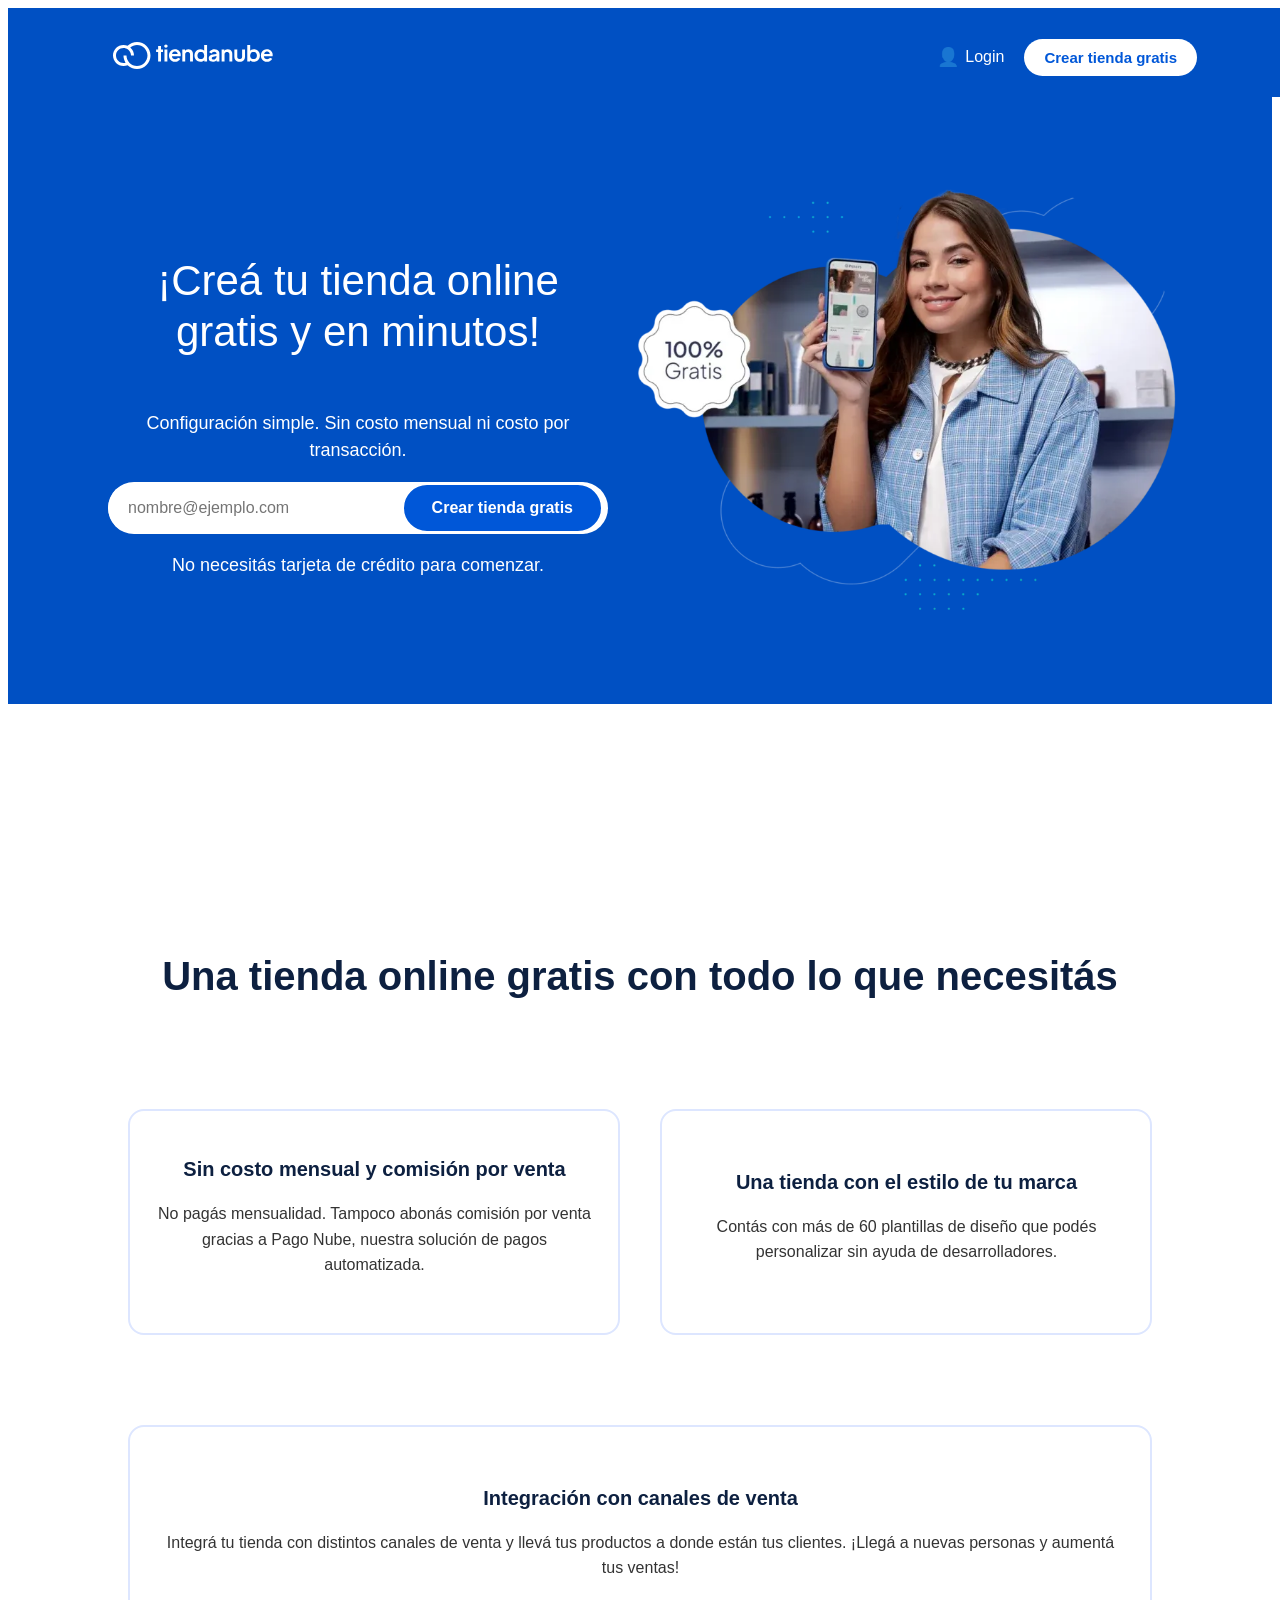
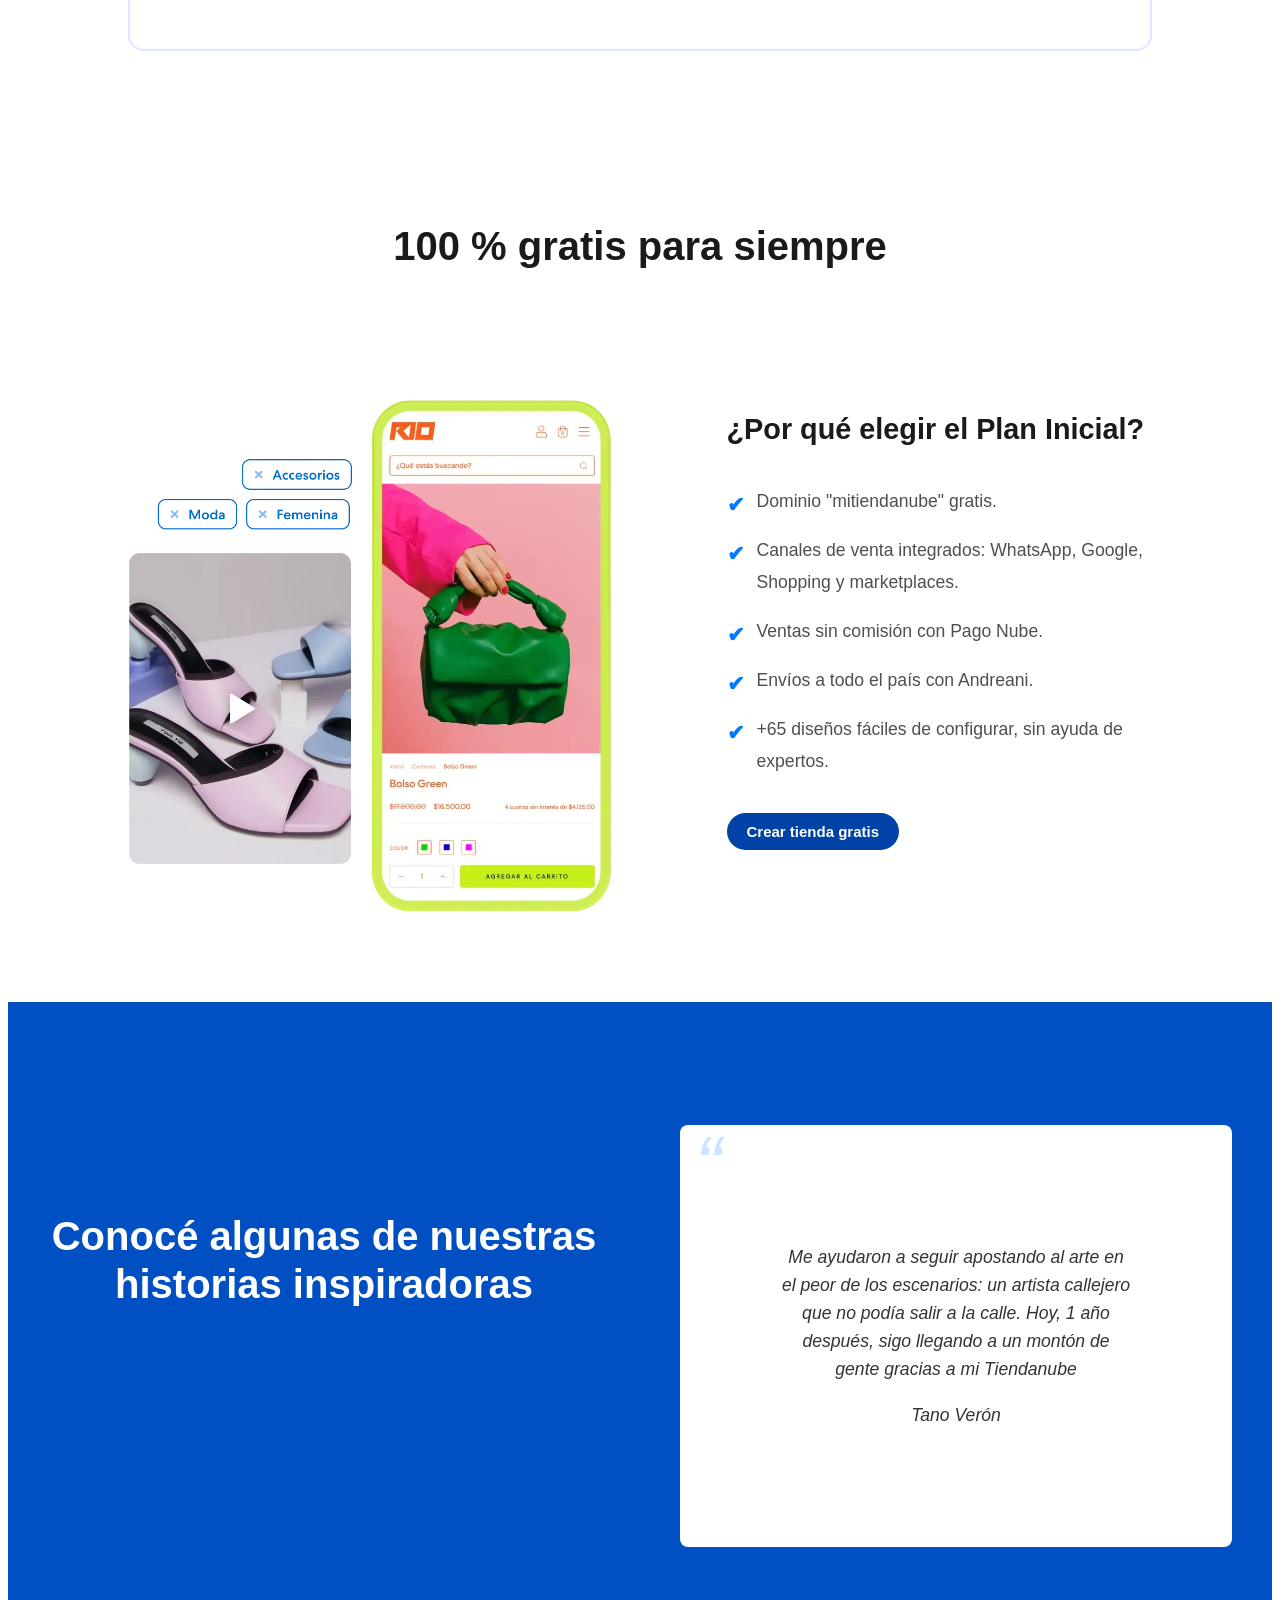
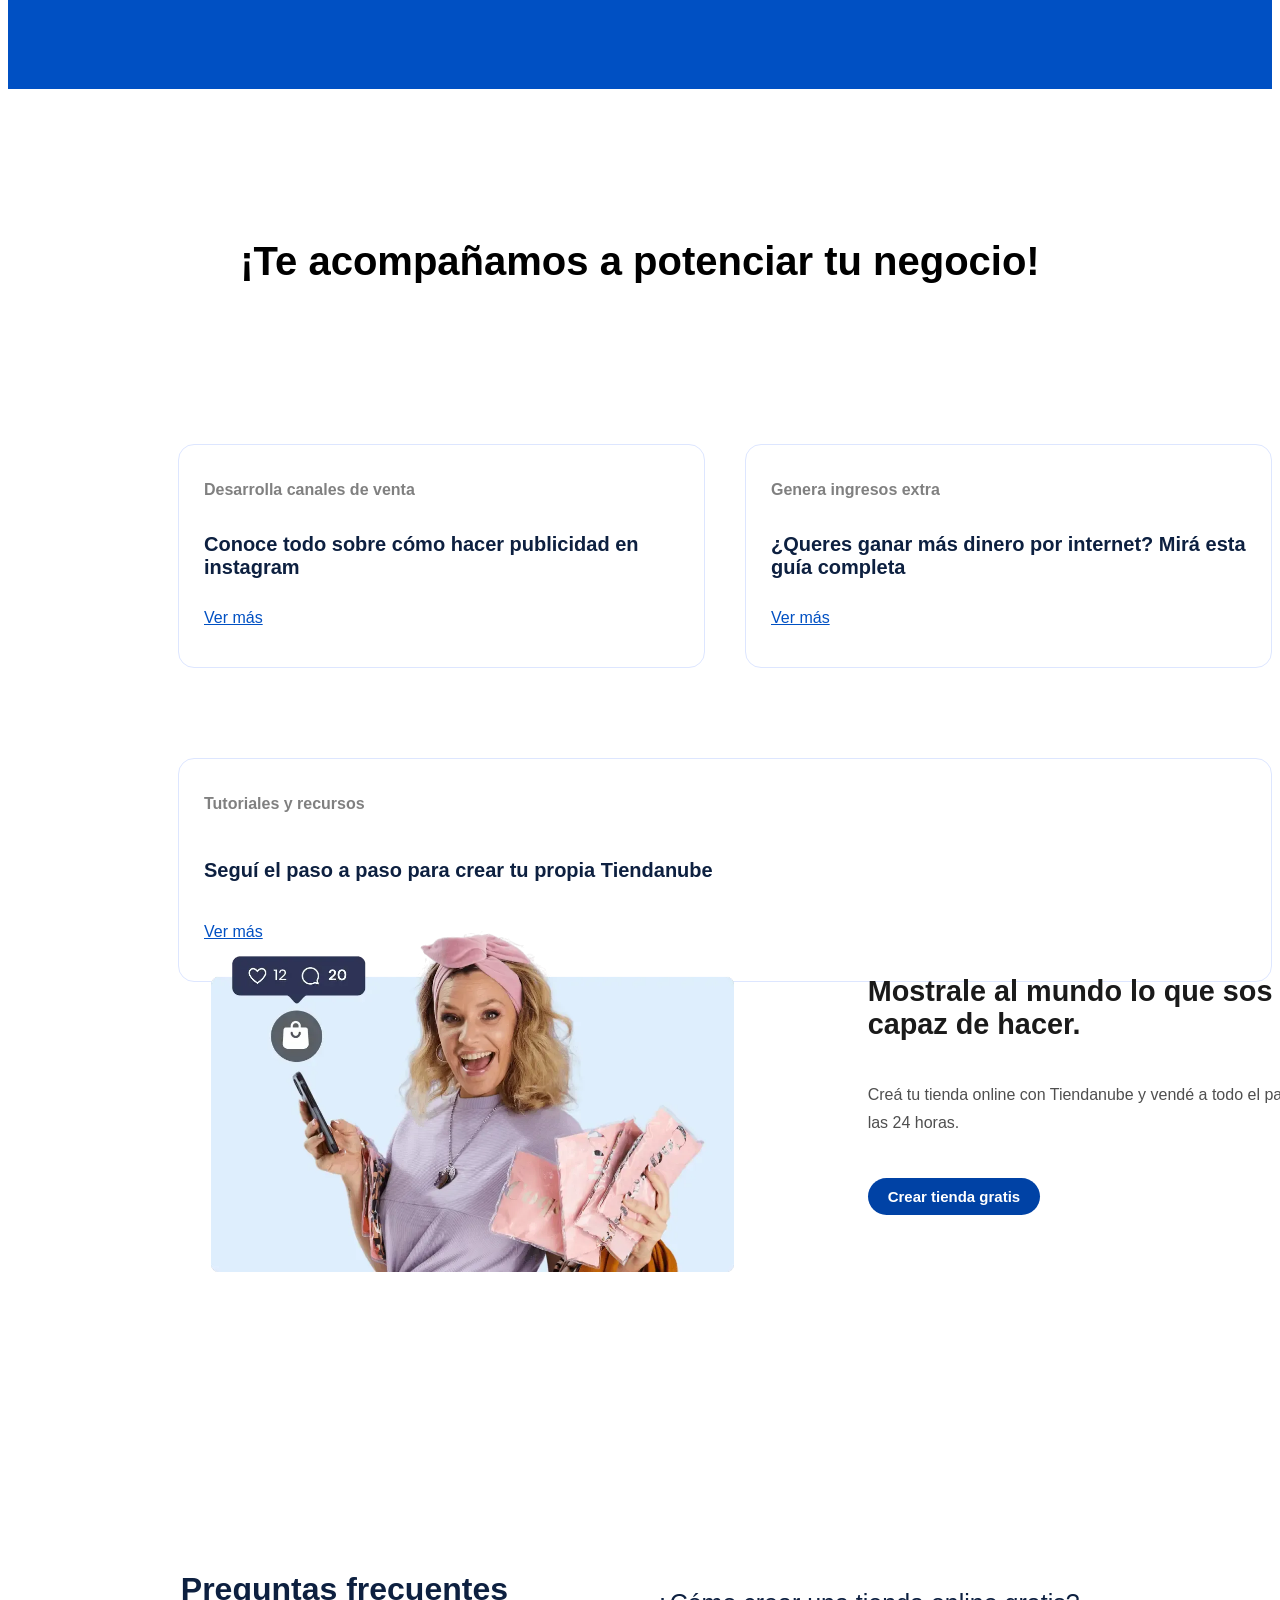
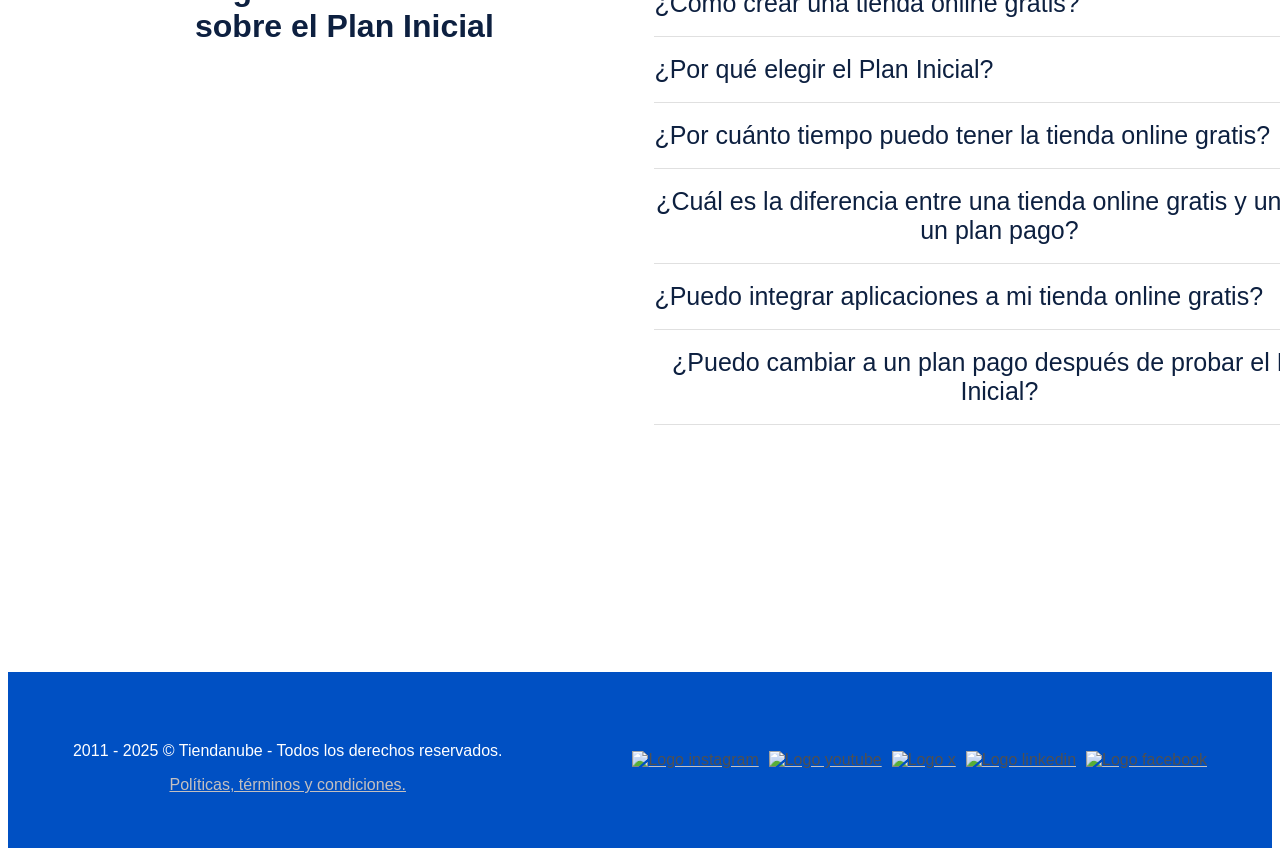
==== commit 50552e59: "detalles" ====
--- a/index.html
+++ b/index.html
@@ -28,6 +28,7 @@
         </div>
         <img id="imagen1" src="img/hero-plan-gratis-image-ar-800x665-1.webp" alt="">
     </section>
+    
     <section class="second-section">
         <span>
             <h1 id="title">Una tienda online gratis con todo lo que necesitás</h1>
@@ -59,11 +60,11 @@
             </div>
             <div id="letters">
                 <h3>¿Por qué elegir el Plan Inicial?</h3>
-                <p>Dominio "mitiendanube" gratis</p>
-                <p>Canales de venta integrados: WhatsApp, Google, Shopping y marketplaces</p>
+                <p>Dominio "mitiendanube" gratis.</p>
+                <p>Canales de venta integrados: WhatsApp, Google, Shopping y marketplaces.</p>
                 <p>Ventas sin comisión con Pago Nube.</p>
-                <p>Envíos a todo el país con Andreani</p>
-                <p>+65 diseños fáciles de configurar, sin ayuda de expertos</p>
+                <p>Envíos a todo el país con Andreani.</p>
+                <p>+65 diseños fáciles de configurar, sin ayuda de expertos.</p>
                 <button id="thirdsectionbutton">Crear tienda gratis</button>
             </div>
         </div>
--- a/style.css
+++ b/style.css
@@ -191,6 +191,7 @@
 }
 
 .divboxes h2 {
+  padding-bottom: 20px;
   font-size: 20px;
   font-weight: 700;
   margin: 0;
